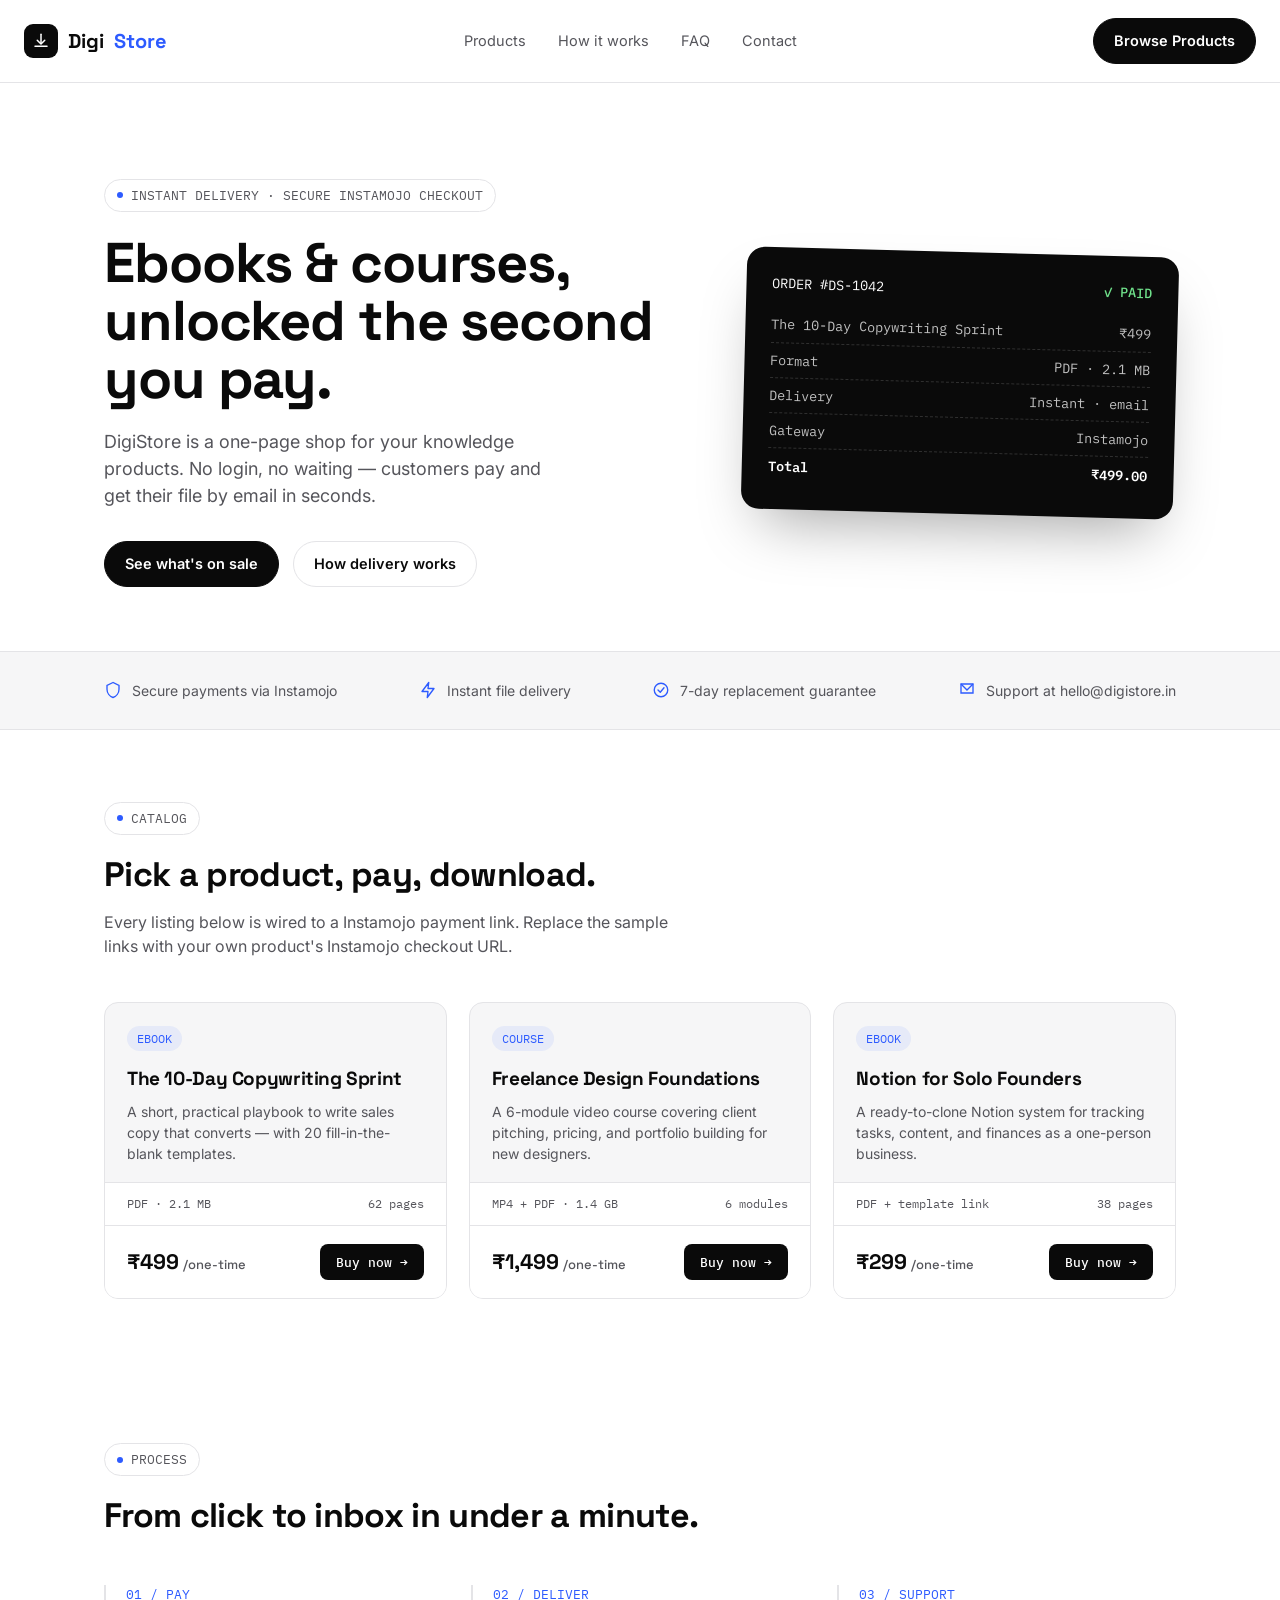
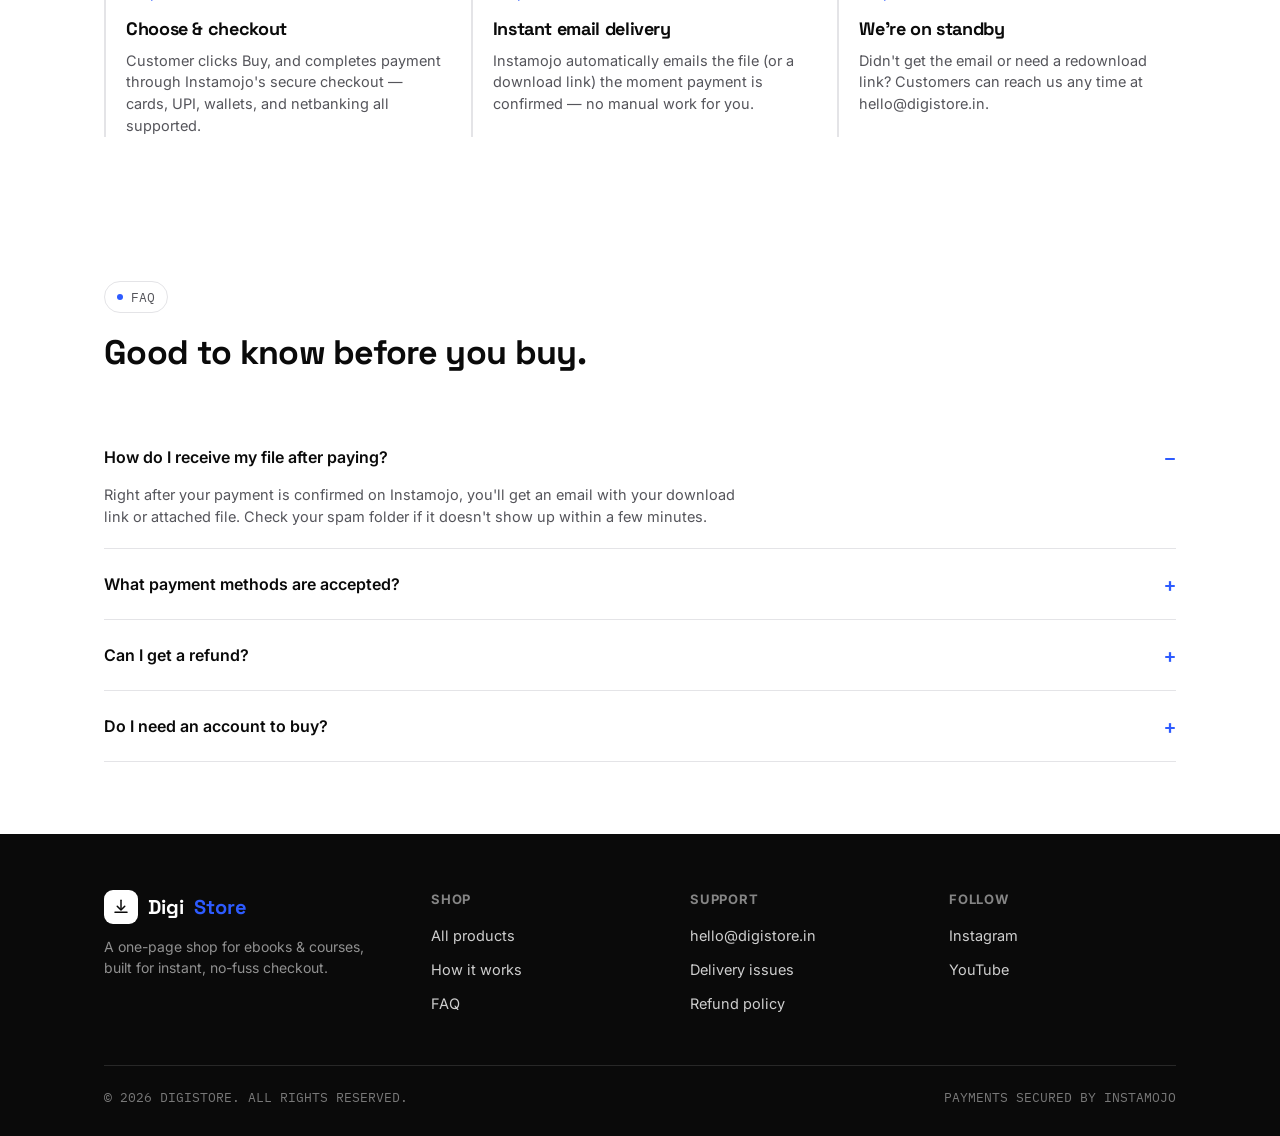
==== index.html @ 42e0fa9f "Rename index.html.html to index.html" ====
<!DOCTYPE html>
<html lang="en">
<head>
<meta charset="UTF-8">
<meta name="viewport" content="width=device-width, initial-scale=1.0">
<title>DigiStore — Ebooks & Courses, Delivered Instantly</title>
<link rel="preconnect" href="https://fonts.googleapis.com">
<link href="https://fonts.googleapis.com/css2?family=Space+Grotesk:wght@500;600;700&family=Inter:wght@400;500;600&family=IBM+Plex+Mono:wght@400;500&display=swap" rel="stylesheet">
<style>
  :root{
    --bg:#FFFFFF;
    --surface:#F6F6F7;
    --ink:#0A0A0A;
    --ink-soft:#55555B;
    --line:#E4E4E7;
    --accent:#2D5BFF;
    --accent-ink:#FFFFFF;
    --radius:14px;
  }
  *{box-sizing:border-box; margin:0; padding:0;}
  html{scroll-behavior:smooth;}
  body{
    background:var(--bg);
    color:var(--ink);
    font-family:'Inter',sans-serif;
    line-height:1.5;
    -webkit-font-smoothing:antialiased;
  }
  h1,h2,h3{font-family:'Space Grotesk',sans-serif; letter-spacing:-0.02em;}
  .mono{font-family:'IBM Plex Mono',monospace;}
  a{color:inherit; text-decoration:none;}
  .wrap{max-width:1120px; margin:0 auto; padding:0 24px;}

  /* Header */
  header{
    position:sticky; top:0; z-index:50;
    background:rgba(255,255,255,0.85);
    backdrop-filter:blur(8px);
    border-bottom:1px solid var(--line);
  }
  .nav{display:flex; align-items:center; justify-content:space-between; padding:18px 24px;}
  .logo{display:flex; align-items:center; gap:10px; font-family:'Space Grotesk',sans-serif; font-weight:700; font-size:20px;}
  .logo-mark{width:34px; height:34px; border-radius:9px; background:var(--ink); display:flex; align-items:center; justify-content:center; flex-shrink:0;}
  .logo-mark svg{width:18px; height:18px;}
  .logo span.store{color:var(--accent);}
  nav.links{display:flex; gap:32px; align-items:center;}
  nav.links a{font-size:14.5px; color:var(--ink-soft); transition:color .15s;}
  nav.links a:hover{color:var(--ink);}
  .btn{
    display:inline-flex; align-items:center; gap:8px;
    padding:11px 20px; border-radius:999px;
    font-size:14.5px; font-weight:600;
    border:1px solid var(--ink);
    transition:transform .15s ease, background .15s ease, color .15s ease;
  }
  .btn-primary{background:var(--ink); color:#fff;}
  .btn-primary:hover{background:var(--accent); border-color:var(--accent); transform:translateY(-1px);}
  .btn-ghost{border-color:var(--line); color:var(--ink);}
  .btn-ghost:hover{border-color:var(--ink); transform:translateY(-1px);}
  .btn-accent{background:var(--accent); color:#fff; border-color:var(--accent);}
  .btn-accent:hover{background:#1c46e0; transform:translateY(-1px);}

  @media (max-width:760px){ nav.links{display:none;} }

  /* Hero */
  .hero{padding:96px 24px 64px;}
  .hero-grid{display:grid; grid-template-columns:1.15fr 0.85fr; gap:56px; align-items:center;}
  @media (max-width:900px){ .hero-grid{grid-template-columns:1fr;} }
  .eyebrow{
    display:inline-flex; align-items:center; gap:8px;
    font-family:'IBM Plex Mono',monospace; font-size:12.5px; color:var(--ink-soft);
    border:1px solid var(--line); border-radius:999px; padding:6px 12px; margin-bottom:22px;
  }
  .eyebrow .dot{width:6px; height:6px; border-radius:50%; background:var(--accent);}
  .hero h1{font-size:56px; line-height:1.04; font-weight:700; margin-bottom:20px;}
  @media (max-width:600px){ .hero h1{font-size:38px;} }
  .hero p.sub{font-size:18px; color:var(--ink-soft); max-width:460px; margin-bottom:32px;}
  .hero-actions{display:flex; gap:14px; flex-wrap:wrap;}

  /* receipt card - signature element */
  .receipt{
    background:var(--ink); color:#fff; border-radius:18px; padding:26px;
    font-family:'IBM Plex Mono',monospace; font-size:13.5px;
    box-shadow:0 30px 60px -20px rgba(0,0,0,0.35);
    transform:rotate(1.5deg);
  }
  .receipt .rline{display:flex; justify-content:space-between; padding:7px 0; border-bottom:1px dashed rgba(255,255,255,0.15); color:rgba(255,255,255,0.75);}
  .receipt .rline:last-child{border-bottom:none;}
  .receipt .rhead{display:flex; justify-content:space-between; align-items:center; margin-bottom:14px;}
  .receipt .status{color:#6fe08a; font-weight:500;}
  .receipt .total{color:#fff; font-weight:600;}

  /* Sections */
  section{padding:72px 24px;}
  .section-head{margin-bottom:44px; max-width:600px;}
  .section-head .eyebrow{margin-bottom:14px;}
  .section-head h2{font-size:34px; margin-bottom:10px;}
  .section-head p{color:var(--ink-soft); font-size:16px;}

  /* Product grid */
  .grid{display:grid; grid-template-columns:repeat(3,1fr); gap:22px;}
  @media (max-width:900px){ .grid{grid-template-columns:repeat(2,1fr);} }
  @media (max-width:600px){ .grid{grid-template-columns:1fr;} }

  .card{
    border:1px solid var(--line); border-radius:var(--radius); overflow:hidden;
    background:var(--surface); display:flex; flex-direction:column; transition:transform .15s ease, box-shadow .15s ease;
  }
  .card:hover{transform:translateY(-4px); box-shadow:0 20px 40px -24px rgba(0,0,0,0.25);}
  .card-top{padding:22px 22px 0;}
  .card-tag{font-family:'IBM Plex Mono',monospace; font-size:11.5px; color:var(--accent); background:rgba(45,91,255,0.08); display:inline-block; padding:4px 10px; border-radius:999px; margin-bottom:14px;}
  .card h3{font-size:19px; margin-bottom:8px;}
  .card p.desc{font-size:14px; color:var(--ink-soft); margin-bottom:18px;}
  .card-meta{
    font-family:'IBM Plex Mono',monospace; font-size:11.5px; color:var(--ink-soft);
    padding:12px 22px; border-top:1px solid var(--line); background:#fff;
    display:flex; justify-content:space-between; align-items:center;
  }
  .card-buy{padding:18px 22px; border-top:1px solid var(--line); background:#fff; display:flex; align-items:center; justify-content:space-between;}
  .price{font-family:'Space Grotesk',sans-serif; font-weight:700; font-size:21px;}
  .price span{font-size:13px; color:var(--ink-soft); font-weight:500; margin-left:4px;}
  .buy-btn{
    font-family:'IBM Plex Mono',monospace; font-size:12.5px; font-weight:500;
    background:var(--ink); color:#fff; padding:9px 16px; border-radius:8px;
    transition:background .15s;
  }
  .buy-btn:hover{background:var(--accent);}

  /* How it works */
  .steps{display:grid; grid-template-columns:repeat(3,1fr); gap:28px;}
  @media (max-width:760px){ .steps{grid-template-columns:1fr;} }
  .step{border-left:2px solid var(--line); padding-left:20px;}
  .step .num{font-family:'IBM Plex Mono',monospace; color:var(--accent); font-size:13px; margin-bottom:10px; display:block;}
  .step h3{font-size:18px; margin-bottom:8px;}
  .step p{font-size:14.5px; color:var(--ink-soft);}

  /* Trust strip */
  .trust{background:var(--surface); border-top:1px solid var(--line); border-bottom:1px solid var(--line);}
  .trust .wrap{display:flex; flex-wrap:wrap; gap:36px; align-items:center; justify-content:space-between; padding:28px 24px;}
  .trust-item{display:flex; align-items:center; gap:10px; font-size:14px; color:var(--ink-soft);}
  .trust-item svg{flex-shrink:0;}

  /* FAQ */
  .faq-item{border-bottom:1px solid var(--line); padding:20px 0;}
  .faq-item summary{cursor:pointer; font-weight:600; font-size:16px; display:flex; justify-content:space-between; align-items:center; list-style:none;}
  .faq-item summary::-webkit-details-marker{display:none;}
  .faq-item summary::after{content:"+"; font-family:'IBM Plex Mono',monospace; color:var(--accent); font-size:20px;}
  .faq-item[open] summary::after{content:"–";}
  .faq-item p{color:var(--ink-soft); font-size:14.5px; margin-top:12px; max-width:640px;}

  /* Footer */
  footer{background:var(--ink); color:#fff; padding:56px 24px 28px;}
  .footer-grid{display:grid; grid-template-columns:1.3fr repeat(3,1fr); gap:32px; margin-bottom:40px;}
  @media (max-width:760px){ .footer-grid{grid-template-columns:1fr 1fr;} }
  footer .logo{color:#fff;}
  footer .logo-mark{background:#fff;}
  footer .logo-mark svg path, footer .logo-mark svg polyline{stroke:var(--ink);}
  footer p.tag{color:rgba(255,255,255,0.55); font-size:14px; margin-top:12px; max-width:260px;}
  footer h4{font-size:13px; text-transform:uppercase; letter-spacing:0.06em; color:rgba(255,255,255,0.5); margin-bottom:14px;}
  footer ul{list-style:none;}
  footer ul li{margin-bottom:10px;}
  footer ul a{color:rgba(255,255,255,0.8); font-size:14.5px;}
  footer ul a:hover{color:var(--accent);}
  .footer-bottom{border-top:1px solid rgba(255,255,255,0.12); padding-top:22px; display:flex; justify-content:space-between; flex-wrap:wrap; gap:12px; color:rgba(255,255,255,0.45); font-size:13px; font-family:'IBM Plex Mono',monospace;}
</style>
</head>
<body>

<header>
  <div class="nav">
    <a href="#top" class="logo">
      <span class="logo-mark">
        <svg viewBox="0 0 24 24" fill="none" xmlns="http://www.w3.org/2000/svg">
          <path d="M12 3V15" stroke="white" stroke-width="2" stroke-linecap="round"/>
          <polyline points="7 11 12 16 17 11" stroke="white" stroke-width="2" stroke-linecap="round" stroke-linejoin="round"/>
          <path d="M4 19H20" stroke="white" stroke-width="2" stroke-linecap="round"/>
        </svg>
      </span>
      Digi<span class="store">Store</span>
    </a>
    <nav class="links">
      <a href="#products">Products</a>
      <a href="#how">How it works</a>
      <a href="#faq">FAQ</a>
      <a href="#contact">Contact</a>
    </nav>
    <a href="#products" class="btn btn-primary">Browse Products</a>
  </div>
</header>

<main id="top">

  <!-- HERO -->
  <section class="hero">
    <div class="wrap hero-grid">
      <div>
        <div class="eyebrow"><span class="dot"></span> INSTANT DELIVERY · SECURE INSTAMOJO CHECKOUT</div>
        <h1>Ebooks & courses, unlocked the second you pay.</h1>
        <p class="sub">DigiStore is a one-page shop for your knowledge products. No login, no waiting — customers pay and get their file by email in seconds.</p>
        <div class="hero-actions">
          <a href="#products" class="btn btn-primary">See what's on sale</a>
          <a href="#how" class="btn btn-ghost">How delivery works</a>
        </div>
      </div>
      <div class="receipt">
        <div class="rhead">
          <span>ORDER #DS-1042</span>
          <span class="status">✓ PAID</span>
        </div>
        <div class="rline"><span>The 10-Day Copywriting Sprint</span><span>₹499</span></div>
        <div class="rline"><span>Format</span><span>PDF · 2.1 MB</span></div>
        <div class="rline"><span>Delivery</span><span>Instant · email</span></div>
        <div class="rline"><span>Gateway</span><span>Instamojo</span></div>
        <div class="rline total"><span>Total</span><span>₹499.00</span></div>
      </div>
    </div>
  </section>

  <!-- TRUST STRIP -->
  <div class="trust">
    <div class="wrap">
      <div class="trust-item">
        <svg width="18" height="18" viewBox="0 0 24 24" fill="none"><path d="M12 2L4 6V11C4 16 7.5 20.5 12 22C16.5 20.5 20 16 20 11V6L12 2Z" stroke="#2D5BFF" stroke-width="1.8"/></svg>
        Secure payments via Instamojo
      </div>
      <div class="trust-item">
        <svg width="18" height="18" viewBox="0 0 24 24" fill="none"><path d="M13 2L4 14H12L11 22L20 10H12L13 2Z" stroke="#2D5BFF" stroke-width="1.8" stroke-linejoin="round"/></svg>
        Instant file delivery
      </div>
      <div class="trust-item">
        <svg width="18" height="18" viewBox="0 0 24 24" fill="none"><circle cx="12" cy="12" r="9" stroke="#2D5BFF" stroke-width="1.8"/><path d="M8 12L11 15L16 9" stroke="#2D5BFF" stroke-width="1.8" stroke-linecap="round" stroke-linejoin="round"/></svg>
        7-day replacement guarantee
      </div>
      <div class="trust-item">
        <svg width="18" height="18" viewBox="0 0 24 24" fill="none"><path d="M4 4H20V16H4V4Z" stroke="#2D5BFF" stroke-width="1.8"/><path d="M4 4L12 12L20 4" stroke="#2D5BFF" stroke-width="1.8"/></svg>
        Support at hello@digistore.in
      </div>
    </div>
  </div>

  <!-- PRODUCTS -->
  <section id="products">
    <div class="wrap">
      <div class="section-head">
        <div class="eyebrow"><span class="dot"></span> CATALOG</div>
        <h2>Pick a product, pay, download.</h2>
        <p>Every listing below is wired to a Instamojo payment link. Replace the sample links with your own product's Instamojo checkout URL.</p>
      </div>

      <div class="grid">

        <div class="card">
          <div class="card-top">
            <span class="card-tag">EBOOK</span>
            <h3>The 10-Day Copywriting Sprint</h3>
            <p class="desc">A short, practical playbook to write sales copy that converts — with 20 fill-in-the-blank templates.</p>
          </div>
          <div class="card-meta"><span>PDF · 2.1 MB</span><span>62 pages</span></div>
          <div class="card-buy">
            <div class="price">₹499<span>/one-time</span></div>
            <!-- Replace this href with your real Instamojo payment link -->
            <a href="https://www.instamojo.com/@digistore/" target="_blank" rel="noopener" class="buy-btn">Buy now →</a>
          </div>
        </div>

        <div class="card">
          <div class="card-top">
            <span class="card-tag">COURSE</span>
            <h3>Freelance Design Foundations</h3>
            <p class="desc">A 6-module video course covering client pitching, pricing, and portfolio building for new designers.</p>
          </div>
          <div class="card-meta"><span>MP4 + PDF · 1.4 GB</span><span>6 modules</span></div>
          <div class="card-buy">
            <div class="price">₹1,499<span>/one-time</span></div>
            <a href="https://www.instamojo.com/@digistore/" target="_blank" rel="noopener" class="buy-btn">Buy now →</a>
          </div>
        </div>

        <div class="card">
          <div class="card-top">
            <span class="card-tag">EBOOK</span>
            <h3>Notion for Solo Founders</h3>
            <p class="desc">A ready-to-clone Notion system for tracking tasks, content, and finances as a one-person business.</p>
          </div>
          <div class="card-meta"><span>PDF + template link</span><span>38 pages</span></div>
          <div class="card-buy">
            <div class="price">₹299<span>/one-time</span></div>
            <a href="https://www.instamojo.com/@digistore/" target="_blank" rel="noopener" class="buy-btn">Buy now →</a>
          </div>
        </div>

      </div>
    </div>
  </section>

  <!-- HOW IT WORKS -->
  <section id="how">
    <div class="wrap">
      <div class="section-head">
        <div class="eyebrow"><span class="dot"></span> PROCESS</div>
        <h2>From click to inbox in under a minute.</h2>
      </div>
      <div class="steps">
        <div class="step">
          <span class="num">01 / PAY</span>
          <h3>Choose & checkout</h3>
          <p>Customer clicks Buy, and completes payment through Instamojo's secure checkout — cards, UPI, wallets, and netbanking all supported.</p>
        </div>
        <div class="step">
          <span class="num">02 / DELIVER</span>
          <h3>Instant email delivery</h3>
          <p>Instamojo automatically emails the file (or a download link) the moment payment is confirmed — no manual work for you.</p>
        </div>
        <div class="step">
          <span class="num">03 / SUPPORT</span>
          <h3>We're on standby</h3>
          <p>Didn't get the email or need a redownload link? Customers can reach us any time at hello@digistore.in.</p>
        </div>
      </div>
    </div>
  </section>

  <!-- FAQ -->
  <section id="faq">
    <div class="wrap">
      <div class="section-head">
        <div class="eyebrow"><span class="dot"></span> FAQ</div>
        <h2>Good to know before you buy.</h2>
      </div>

      <details class="faq-item" open>
        <summary>How do I receive my file after paying?</summary>
        <p>Right after your payment is confirmed on Instamojo, you'll get an email with your download link or attached file. Check your spam folder if it doesn't show up within a few minutes.</p>
      </details>
      <details class="faq-item">
        <summary>What payment methods are accepted?</summary>
        <p>Instamojo supports UPI, debit/credit cards, netbanking, and popular wallets — everything is handled on their secure checkout page.</p>
      </details>
      <details class="faq-item">
        <summary>Can I get a refund?</summary>
        <p>Digital products are generally non-refundable once delivered, but if a file is corrupted or missing, we'll replace it within 7 days — just email us your order ID.</p>
      </details>
      <details class="faq-item">
        <summary>Do I need an account to buy?</summary>
        <p>No account needed. Just click Buy, pay, and your product arrives by email.</p>
      </details>
    </div>
  </section>

</main>

<footer id="contact">
  <div class="wrap">
    <div class="footer-grid">
      <div>
        <a href="#top" class="logo">
          <span class="logo-mark">
            <svg viewBox="0 0 24 24" fill="none" xmlns="http://www.w3.org/2000/svg">
              <path d="M12 3V15" stroke="#0A0A0A" stroke-width="2" stroke-linecap="round"/>
              <polyline points="7 11 12 16 17 11" stroke="#0A0A0A" stroke-width="2" stroke-linecap="round" stroke-linejoin="round"/>
              <path d="M4 19H20" stroke="#0A0A0A" stroke-width="2" stroke-linecap="round"/>
            </svg>
          </span>
          Digi<span class="store">Store</span>
        </a>
        <p class="tag">A one-page shop for ebooks & courses, built for instant, no-fuss checkout.</p>
      </div>
      <div>
        <h4>Shop</h4>
        <ul>
          <li><a href="#products">All products</a></li>
          <li><a href="#how">How it works</a></li>
          <li><a href="#faq">FAQ</a></li>
        </ul>
      </div>
      <div>
        <h4>Support</h4>
        <ul>
          <li><a href="mailto:hello@digistore.in">hello@digistore.in</a></li>
          <li><a href="#faq">Delivery issues</a></li>
          <li><a href="#faq">Refund policy</a></li>
        </ul>
      </div>
      <div>
        <h4>Follow</h4>
        <ul>
          <li><a href="#">Instagram</a></li>
          <li><a href="#">YouTube</a></li>
        </ul>
      </div>
    </div>
    <div class="footer-bottom">
      <span>© 2026 DIGISTORE. ALL RIGHTS RESERVED.</span>
      <span>PAYMENTS SECURED BY INSTAMOJO</span>
    </div>
  </div>
</footer>

</body>
</html>
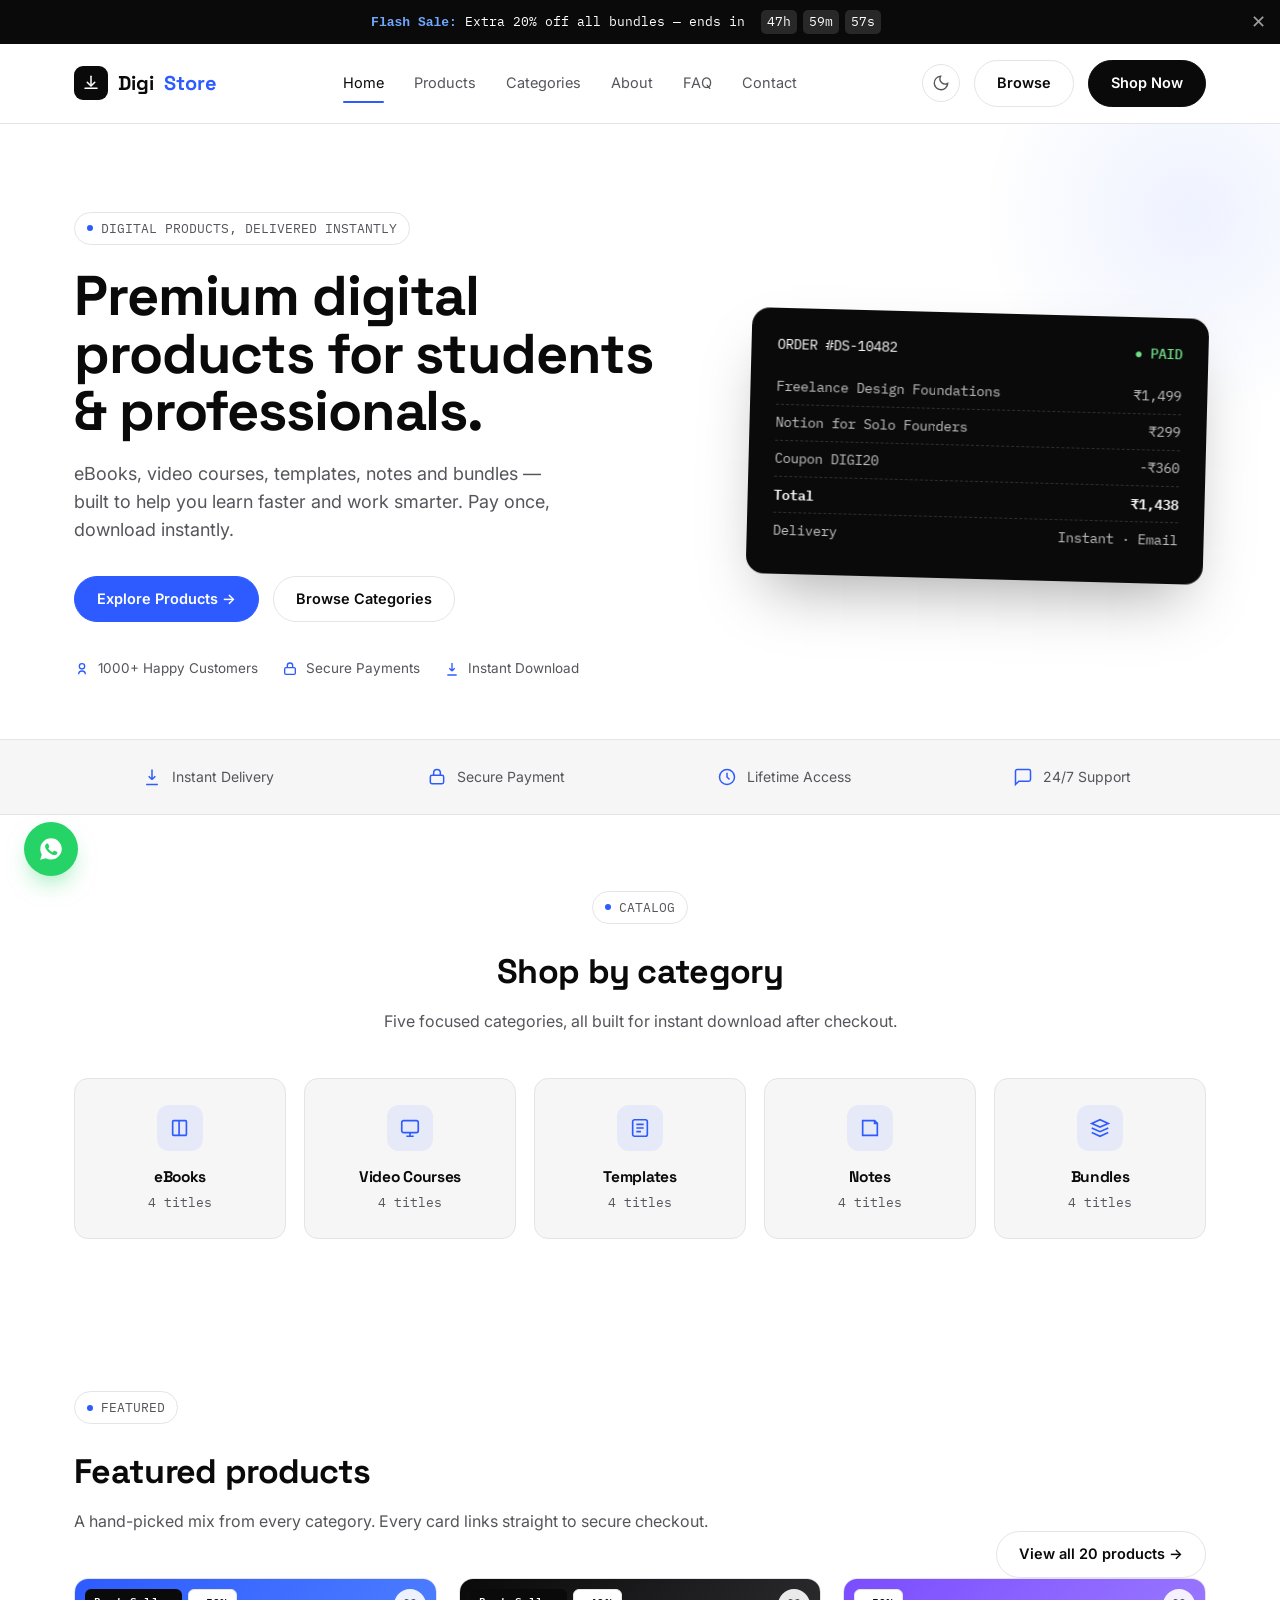
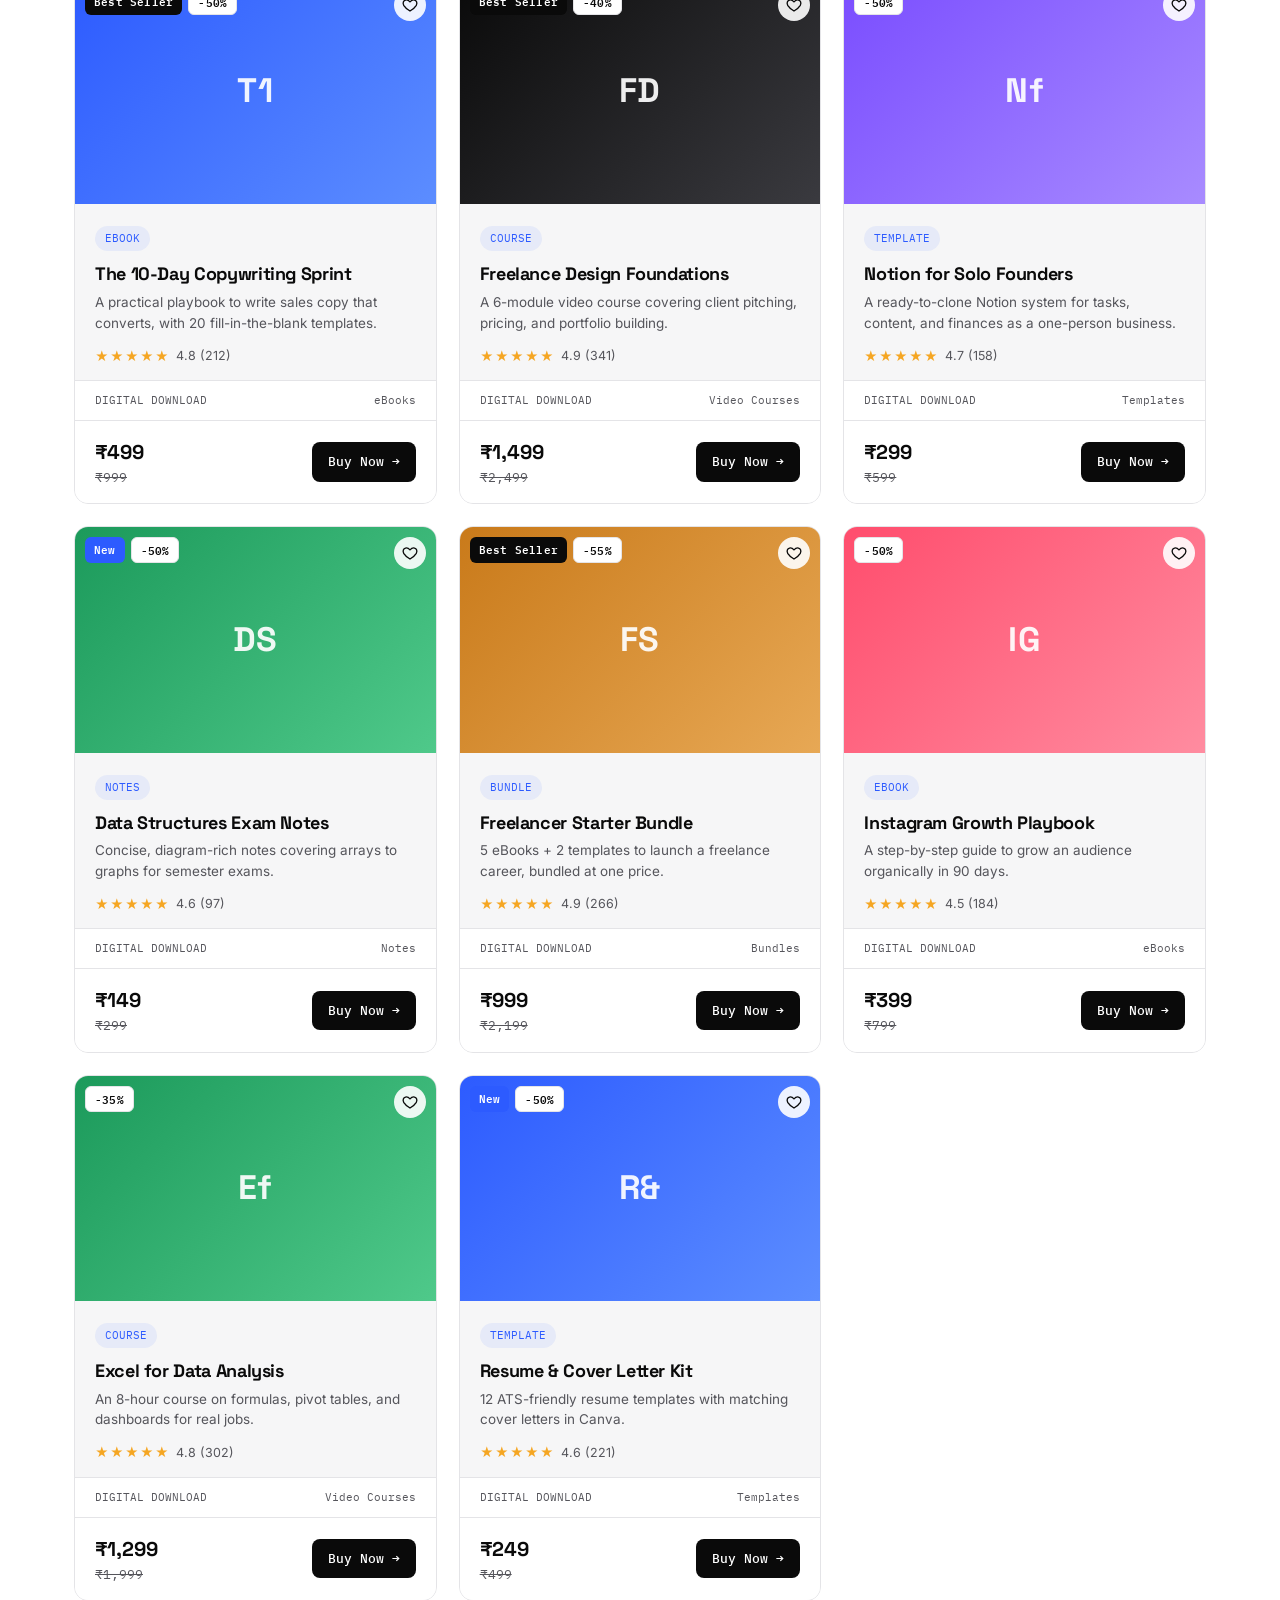
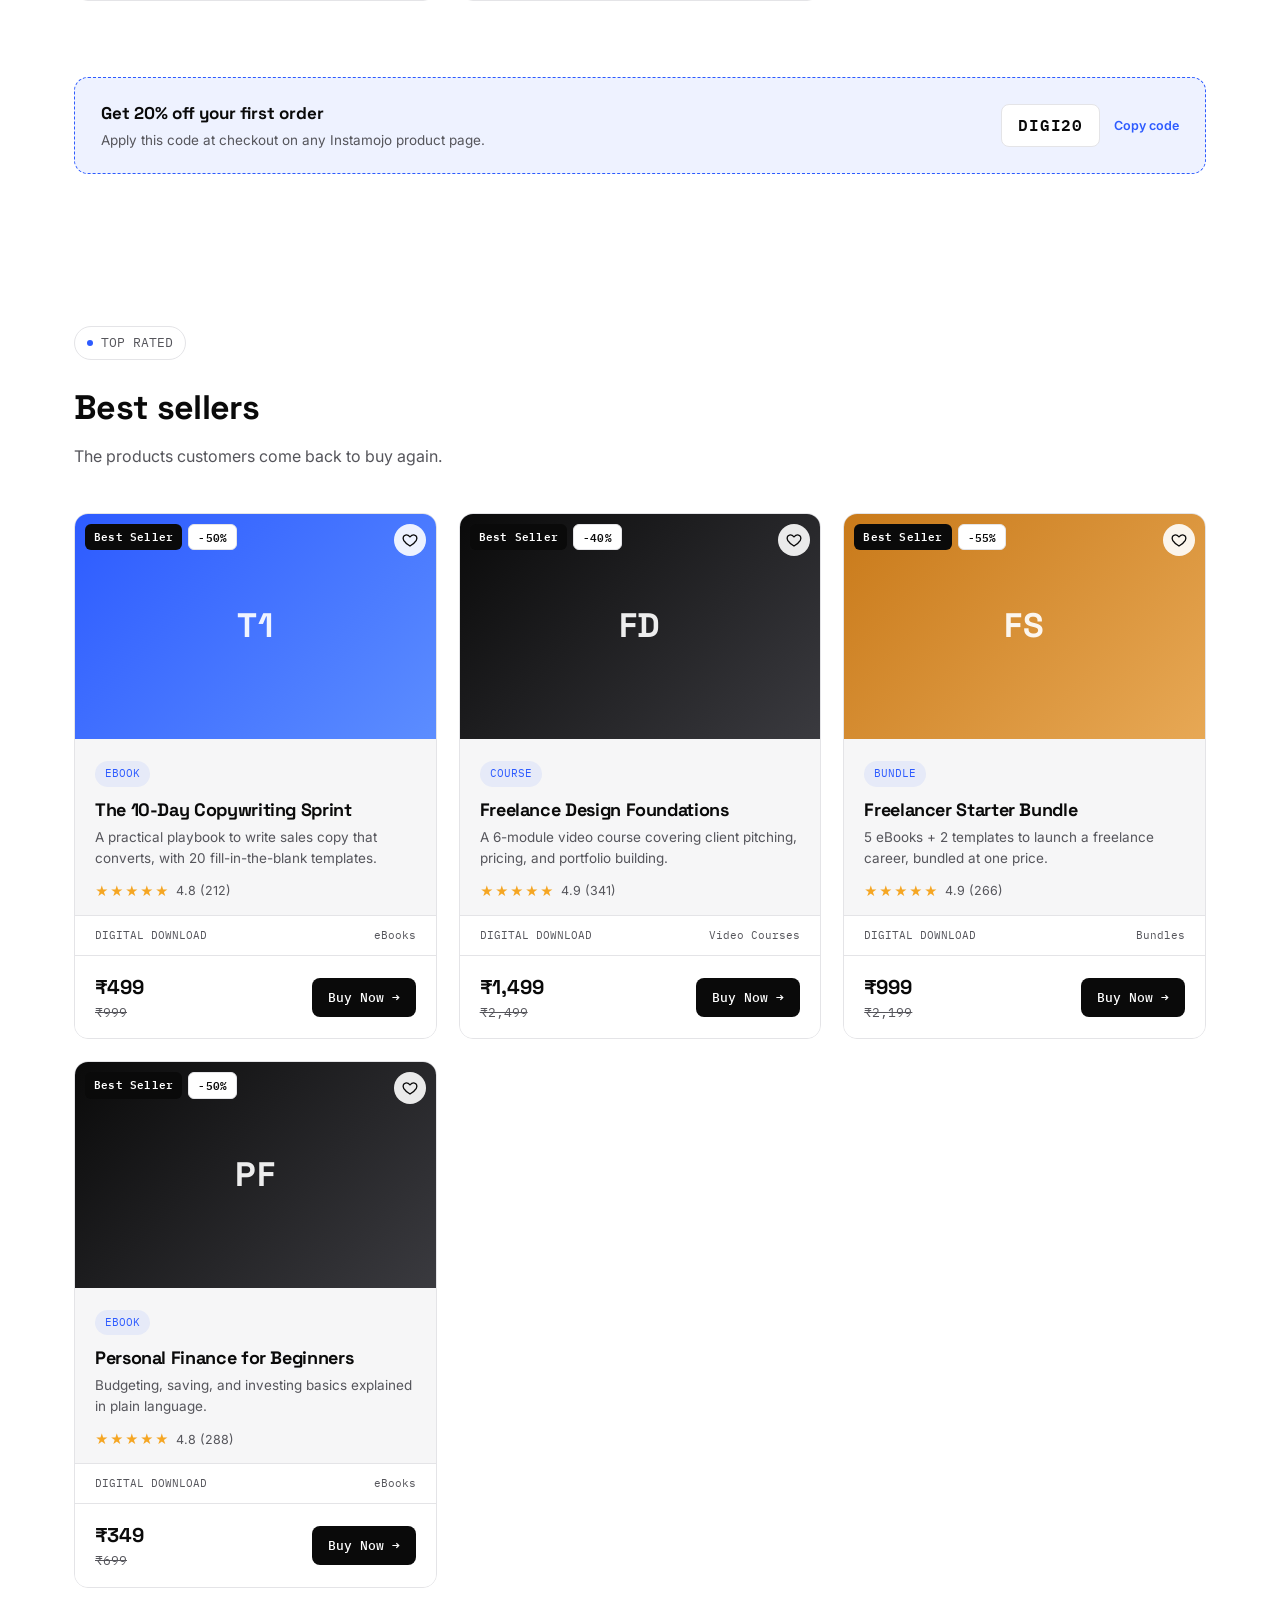
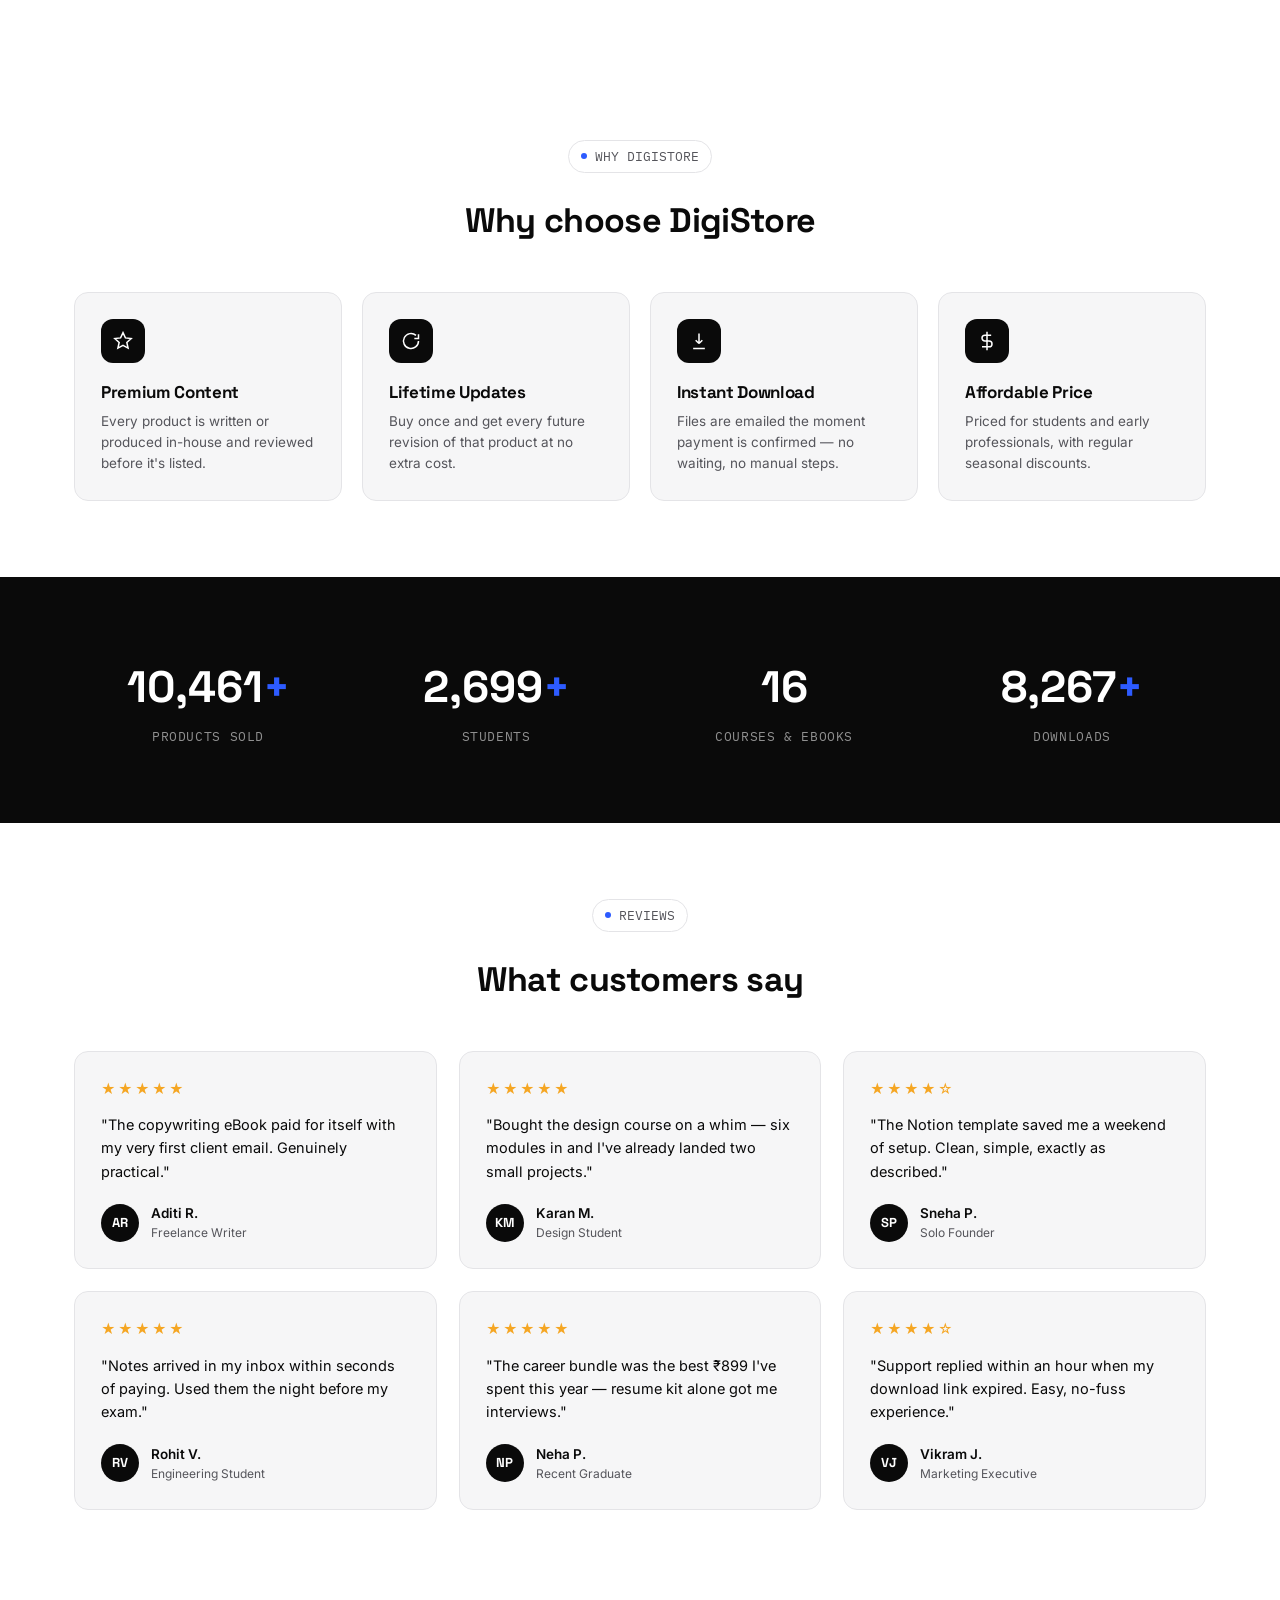
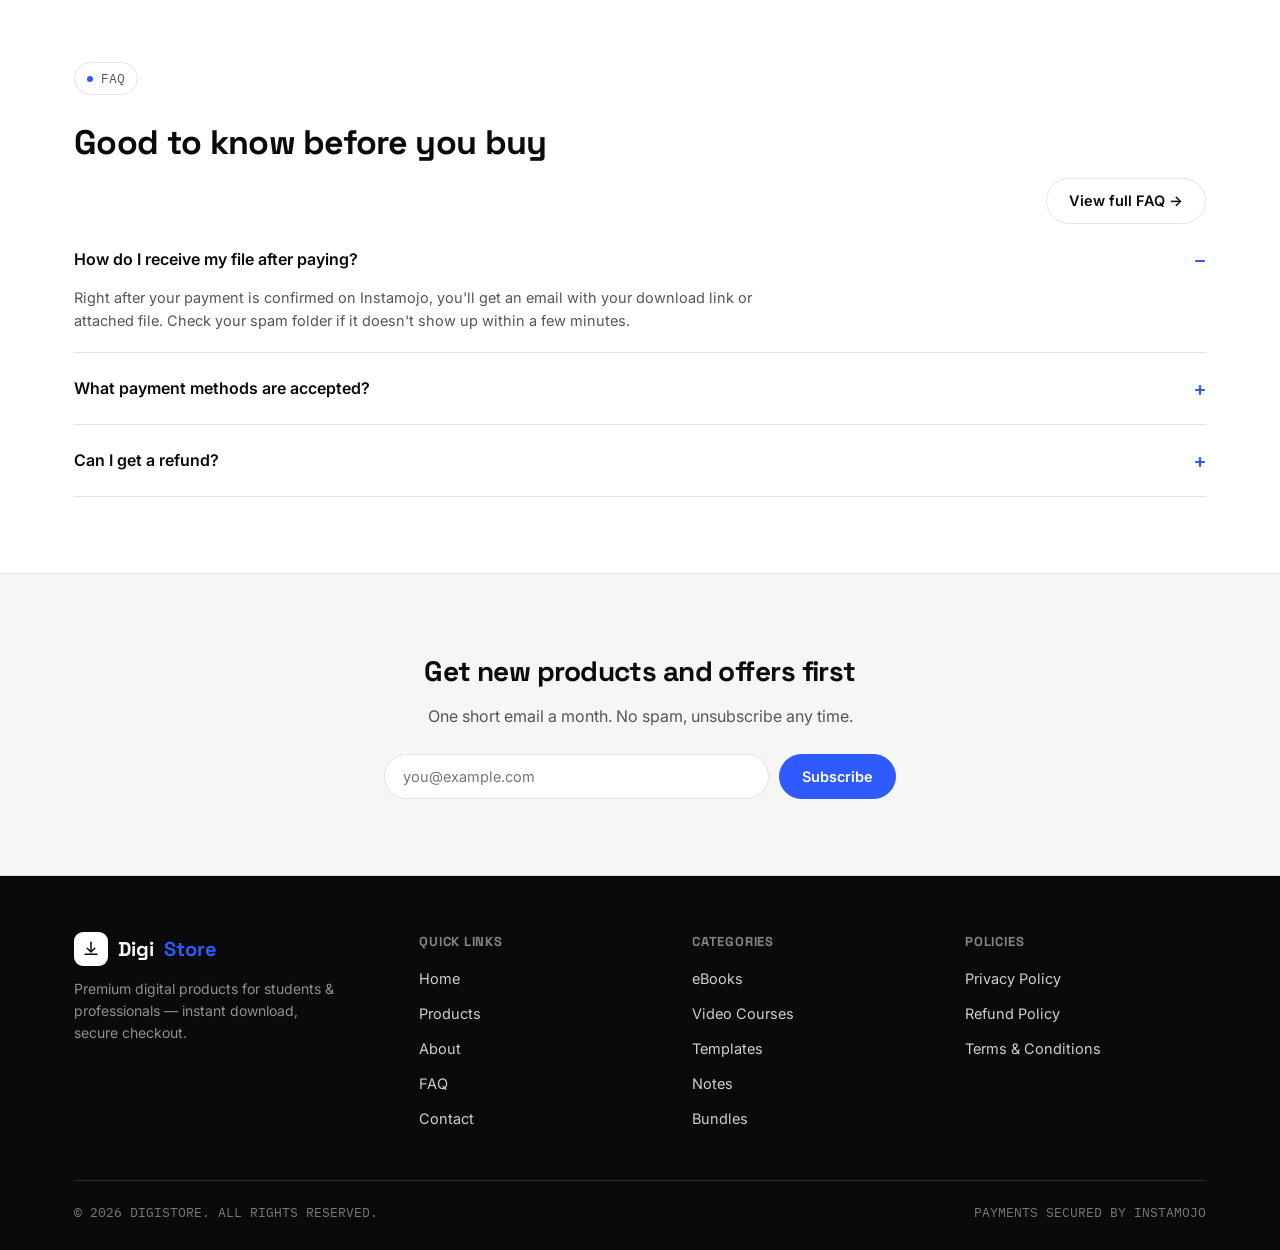
==== commit 9e6608fd: "Professional DigiStore Website" ====
--- a/index.html
+++ b/index.html
@@ -3,172 +3,58 @@
 <head>
 <meta charset="UTF-8">
 <meta name="viewport" content="width=device-width, initial-scale=1.0">
-<title>DigiStore — Ebooks & Courses, Delivered Instantly</title>
+<title>DigiStore — Premium Digital Products for Students & Professionals</title>
+<meta name="description" content="DigiStore sells premium eBooks, video courses, templates, notes, and bundles with instant download and secure payments. Trusted by 1000+ happy customers.">
+<meta name="keywords" content="digital products, ebooks, online courses, templates, notes, bundles, instant download, DigiStore">
+<link rel="canonical" href="https://www.digistore.example/">
+<meta name="robots" content="index, follow">
+<meta name="author" content="DigiStore">
+
+<!-- Open Graph -->
+<meta property="og:type" content="website">
+<meta property="og:title" content="DigiStore — Premium Digital Products for Students & Professionals">
+<meta property="og:description" content="Premium eBooks, courses, templates, notes and bundles. Instant download, secure payments, lifetime access.">
+<meta property="og:url" content="https://www.digistore.example/">
+<meta property="og:site_name" content="DigiStore">
+<meta property="og:image" content="https://www.digistore.example/images/og-image.png">
+
+<!-- Twitter Card -->
+<meta name="twitter:card" content="summary_large_image">
+<meta name="twitter:title" content="DigiStore — Premium Digital Products for Students & Professionals">
+<meta name="twitter:description" content="Premium eBooks, courses, templates, notes and bundles. Instant download, secure payments, lifetime access.">
+<meta name="twitter:image" content="https://www.digistore.example/images/og-image.png">
+
+<link rel="icon" type="image/svg+xml" href="images/favicon.svg">
 <link rel="preconnect" href="https://fonts.googleapis.com">
 <link href="https://fonts.googleapis.com/css2?family=Space+Grotesk:wght@500;600;700&family=Inter:wght@400;500;600&family=IBM+Plex+Mono:wght@400;500&display=swap" rel="stylesheet">
-<style>
-  :root{
-    --bg:#FFFFFF;
-    --surface:#F6F6F7;
-    --ink:#0A0A0A;
-    --ink-soft:#55555B;
-    --line:#E4E4E7;
-    --accent:#2D5BFF;
-    --accent-ink:#FFFFFF;
-    --radius:14px;
-  }
-  *{box-sizing:border-box; margin:0; padding:0;}
-  html{scroll-behavior:smooth;}
-  body{
-    background:var(--bg);
-    color:var(--ink);
-    font-family:'Inter',sans-serif;
-    line-height:1.5;
-    -webkit-font-smoothing:antialiased;
-  }
-  h1,h2,h3{font-family:'Space Grotesk',sans-serif; letter-spacing:-0.02em;}
-  .mono{font-family:'IBM Plex Mono',monospace;}
-  a{color:inherit; text-decoration:none;}
-  .wrap{max-width:1120px; margin:0 auto; padding:0 24px;}
-
-  /* Header */
-  header{
-    position:sticky; top:0; z-index:50;
-    background:rgba(255,255,255,0.85);
-    backdrop-filter:blur(8px);
-    border-bottom:1px solid var(--line);
-  }
-  .nav{display:flex; align-items:center; justify-content:space-between; padding:18px 24px;}
-  .logo{display:flex; align-items:center; gap:10px; font-family:'Space Grotesk',sans-serif; font-weight:700; font-size:20px;}
-  .logo-mark{width:34px; height:34px; border-radius:9px; background:var(--ink); display:flex; align-items:center; justify-content:center; flex-shrink:0;}
-  .logo-mark svg{width:18px; height:18px;}
-  .logo span.store{color:var(--accent);}
-  nav.links{display:flex; gap:32px; align-items:center;}
-  nav.links a{font-size:14.5px; color:var(--ink-soft); transition:color .15s;}
-  nav.links a:hover{color:var(--ink);}
-  .btn{
-    display:inline-flex; align-items:center; gap:8px;
-    padding:11px 20px; border-radius:999px;
-    font-size:14.5px; font-weight:600;
-    border:1px solid var(--ink);
-    transition:transform .15s ease, background .15s ease, color .15s ease;
-  }
-  .btn-primary{background:var(--ink); color:#fff;}
-  .btn-primary:hover{background:var(--accent); border-color:var(--accent); transform:translateY(-1px);}
-  .btn-ghost{border-color:var(--line); color:var(--ink);}
-  .btn-ghost:hover{border-color:var(--ink); transform:translateY(-1px);}
-  .btn-accent{background:var(--accent); color:#fff; border-color:var(--accent);}
-  .btn-accent:hover{background:#1c46e0; transform:translateY(-1px);}
-
-  @media (max-width:760px){ nav.links{display:none;} }
-
-  /* Hero */
-  .hero{padding:96px 24px 64px;}
-  .hero-grid{display:grid; grid-template-columns:1.15fr 0.85fr; gap:56px; align-items:center;}
-  @media (max-width:900px){ .hero-grid{grid-template-columns:1fr;} }
-  .eyebrow{
-    display:inline-flex; align-items:center; gap:8px;
-    font-family:'IBM Plex Mono',monospace; font-size:12.5px; color:var(--ink-soft);
-    border:1px solid var(--line); border-radius:999px; padding:6px 12px; margin-bottom:22px;
-  }
-  .eyebrow .dot{width:6px; height:6px; border-radius:50%; background:var(--accent);}
-  .hero h1{font-size:56px; line-height:1.04; font-weight:700; margin-bottom:20px;}
-  @media (max-width:600px){ .hero h1{font-size:38px;} }
-  .hero p.sub{font-size:18px; color:var(--ink-soft); max-width:460px; margin-bottom:32px;}
-  .hero-actions{display:flex; gap:14px; flex-wrap:wrap;}
-
-  /* receipt card - signature element */
-  .receipt{
-    background:var(--ink); color:#fff; border-radius:18px; padding:26px;
-    font-family:'IBM Plex Mono',monospace; font-size:13.5px;
-    box-shadow:0 30px 60px -20px rgba(0,0,0,0.35);
-    transform:rotate(1.5deg);
-  }
-  .receipt .rline{display:flex; justify-content:space-between; padding:7px 0; border-bottom:1px dashed rgba(255,255,255,0.15); color:rgba(255,255,255,0.75);}
-  .receipt .rline:last-child{border-bottom:none;}
-  .receipt .rhead{display:flex; justify-content:space-between; align-items:center; margin-bottom:14px;}
-  .receipt .status{color:#6fe08a; font-weight:500;}
-  .receipt .total{color:#fff; font-weight:600;}
-
-  /* Sections */
-  section{padding:72px 24px;}
-  .section-head{margin-bottom:44px; max-width:600px;}
-  .section-head .eyebrow{margin-bottom:14px;}
-  .section-head h2{font-size:34px; margin-bottom:10px;}
-  .section-head p{color:var(--ink-soft); font-size:16px;}
-
-  /* Product grid */
-  .grid{display:grid; grid-template-columns:repeat(3,1fr); gap:22px;}
-  @media (max-width:900px){ .grid{grid-template-columns:repeat(2,1fr);} }
-  @media (max-width:600px){ .grid{grid-template-columns:1fr;} }
-
-  .card{
-    border:1px solid var(--line); border-radius:var(--radius); overflow:hidden;
-    background:var(--surface); display:flex; flex-direction:column; transition:transform .15s ease, box-shadow .15s ease;
-  }
-  .card:hover{transform:translateY(-4px); box-shadow:0 20px 40px -24px rgba(0,0,0,0.25);}
-  .card-top{padding:22px 22px 0;}
-  .card-tag{font-family:'IBM Plex Mono',monospace; font-size:11.5px; color:var(--accent); background:rgba(45,91,255,0.08); display:inline-block; padding:4px 10px; border-radius:999px; margin-bottom:14px;}
-  .card h3{font-size:19px; margin-bottom:8px;}
-  .card p.desc{font-size:14px; color:var(--ink-soft); margin-bottom:18px;}
-  .card-meta{
-    font-family:'IBM Plex Mono',monospace; font-size:11.5px; color:var(--ink-soft);
-    padding:12px 22px; border-top:1px solid var(--line); background:#fff;
-    display:flex; justify-content:space-between; align-items:center;
-  }
-  .card-buy{padding:18px 22px; border-top:1px solid var(--line); background:#fff; display:flex; align-items:center; justify-content:space-between;}
-  .price{font-family:'Space Grotesk',sans-serif; font-weight:700; font-size:21px;}
-  .price span{font-size:13px; color:var(--ink-soft); font-weight:500; margin-left:4px;}
-  .buy-btn{
-    font-family:'IBM Plex Mono',monospace; font-size:12.5px; font-weight:500;
-    background:var(--ink); color:#fff; padding:9px 16px; border-radius:8px;
-    transition:background .15s;
-  }
-  .buy-btn:hover{background:var(--accent);}
-
-  /* How it works */
-  .steps{display:grid; grid-template-columns:repeat(3,1fr); gap:28px;}
-  @media (max-width:760px){ .steps{grid-template-columns:1fr;} }
-  .step{border-left:2px solid var(--line); padding-left:20px;}
-  .step .num{font-family:'IBM Plex Mono',monospace; color:var(--accent); font-size:13px; margin-bottom:10px; display:block;}
-  .step h3{font-size:18px; margin-bottom:8px;}
-  .step p{font-size:14.5px; color:var(--ink-soft);}
-
-  /* Trust strip */
-  .trust{background:var(--surface); border-top:1px solid var(--line); border-bottom:1px solid var(--line);}
-  .trust .wrap{display:flex; flex-wrap:wrap; gap:36px; align-items:center; justify-content:space-between; padding:28px 24px;}
-  .trust-item{display:flex; align-items:center; gap:10px; font-size:14px; color:var(--ink-soft);}
-  .trust-item svg{flex-shrink:0;}
-
-  /* FAQ */
-  .faq-item{border-bottom:1px solid var(--line); padding:20px 0;}
-  .faq-item summary{cursor:pointer; font-weight:600; font-size:16px; display:flex; justify-content:space-between; align-items:center; list-style:none;}
-  .faq-item summary::-webkit-details-marker{display:none;}
-  .faq-item summary::after{content:"+"; font-family:'IBM Plex Mono',monospace; color:var(--accent); font-size:20px;}
-  .faq-item[open] summary::after{content:"–";}
-  .faq-item p{color:var(--ink-soft); font-size:14.5px; margin-top:12px; max-width:640px;}
-
-  /* Footer */
-  footer{background:var(--ink); color:#fff; padding:56px 24px 28px;}
-  .footer-grid{display:grid; grid-template-columns:1.3fr repeat(3,1fr); gap:32px; margin-bottom:40px;}
-  @media (max-width:760px){ .footer-grid{grid-template-columns:1fr 1fr;} }
-  footer .logo{color:#fff;}
-  footer .logo-mark{background:#fff;}
-  footer .logo-mark svg path, footer .logo-mark svg polyline{stroke:var(--ink);}
-  footer p.tag{color:rgba(255,255,255,0.55); font-size:14px; margin-top:12px; max-width:260px;}
-  footer h4{font-size:13px; text-transform:uppercase; letter-spacing:0.06em; color:rgba(255,255,255,0.5); margin-bottom:14px;}
-  footer ul{list-style:none;}
-  footer ul li{margin-bottom:10px;}
-  footer ul a{color:rgba(255,255,255,0.8); font-size:14.5px;}
-  footer ul a:hover{color:var(--accent);}
-  .footer-bottom{border-top:1px solid rgba(255,255,255,0.12); padding-top:22px; display:flex; justify-content:space-between; flex-wrap:wrap; gap:12px; color:rgba(255,255,255,0.45); font-size:13px; font-family:'IBM Plex Mono',monospace;}
-</style>
+<link rel="stylesheet" href="css/style.css">
+
+<script type="application/ld+json">
+{
+  "@context": "https://schema.org",
+  "@type": "Organization",
+  "name": "DigiStore",
+  "url": "https://www.digistore.example/",
+  "logo": "https://www.digistore.example/images/favicon.svg",
+  "description": "Premium digital products store selling eBooks, video courses, templates, notes and bundles.",
+  "email": "hello@digistore.in",
+  "sameAs": ["https://instagram.com/digistore", "https://facebook.com/digistore"]
+}
+</script>
 </head>
 <body>
+<a href="#main" class="skip-link">Skip to content</a>
+<div id="page-loader" aria-hidden="true"><div class="loader-mark"></div></div>
+<div id="scroll-progress"></div>
+
+<div class="offer-banner" id="offer-banner" role="region" aria-label="Limited time offer">
+  <strong>Flash Sale:</strong> Extra 20% off all bundles — ends in <span id="countdown"></span>
+  <button class="close-banner" id="close-banner" aria-label="Dismiss offer">✕</button>
+</div>
 
 <header>
   <div class="nav">
-    <a href="#top" class="logo">
+    <a href="index.html" class="logo">
       <span class="logo-mark">
         <svg viewBox="0 0 24 24" fill="none" xmlns="http://www.w3.org/2000/svg">
           <path d="M12 3V15" stroke="white" stroke-width="2" stroke-linecap="round"/>
@@ -178,156 +64,213 @@
       </span>
       Digi<span class="store">Store</span>
     </a>
-    <nav class="links">
-      <a href="#products">Products</a>
-      <a href="#how">How it works</a>
-      <a href="#faq">FAQ</a>
-      <a href="#contact">Contact</a>
+    <nav class="links" id="nav-links" aria-label="Primary">
+      <a href="index.html" class="active">Home</a>
+      <a href="products.html">Products</a>
+      <a href="products.html#categories">Categories</a>
+      <a href="about.html">About</a>
+      <a href="faq.html">FAQ</a>
+      <a href="contact.html">Contact</a>
     </nav>
-    <a href="#products" class="btn btn-primary">Browse Products</a>
+    <div class="nav-actions">
+      <button class="icon-btn dark-toggle" aria-label="Toggle dark mode">
+        <svg viewBox="0 0 24 24" fill="none" stroke="currentColor" stroke-width="1.8"><path d="M21 12.5A9 9 0 1 1 11.5 3 7 7 0 0 0 21 12.5Z"/></svg>
+      </button>
+      <a href="products.html" class="btn btn-ghost">Browse</a>
+      <a href="products.html" class="btn btn-primary">Shop Now</a>
+      <button class="hamburger" id="nav-toggle" aria-label="Toggle menu" aria-expanded="false">
+        <span></span><span></span><span></span>
+      </button>
+    </div>
   </div>
 </header>
 
-<main id="top">
+<main id="main">
 
   <!-- HERO -->
   <section class="hero">
     <div class="wrap hero-grid">
       <div>
-        <div class="eyebrow"><span class="dot"></span> INSTANT DELIVERY · SECURE INSTAMOJO CHECKOUT</div>
-        <h1>Ebooks & courses, unlocked the second you pay.</h1>
-        <p class="sub">DigiStore is a one-page shop for your knowledge products. No login, no waiting — customers pay and get their file by email in seconds.</p>
+        <div class="eyebrow"><span class="dot"></span> DIGITAL PRODUCTS, DELIVERED INSTANTLY</div>
+        <h1>Premium digital products for students &amp; professionals.</h1>
+        <p class="sub">eBooks, video courses, templates, notes and bundles — built to help you learn faster and work smarter. Pay once, download instantly.</p>
         <div class="hero-actions">
-          <a href="#products" class="btn btn-primary">See what's on sale</a>
-          <a href="#how" class="btn btn-ghost">How delivery works</a>
-        </div>
-      </div>
-      <div class="receipt">
-        <div class="rhead">
-          <span>ORDER #DS-1042</span>
-          <span class="status">✓ PAID</span>
-        </div>
-        <div class="rline"><span>The 10-Day Copywriting Sprint</span><span>₹499</span></div>
-        <div class="rline"><span>Format</span><span>PDF · 2.1 MB</span></div>
-        <div class="rline"><span>Delivery</span><span>Instant · email</span></div>
-        <div class="rline"><span>Gateway</span><span>Instamojo</span></div>
-        <div class="rline total"><span>Total</span><span>₹499.00</span></div>
-      </div>
-    </div>
-  </section>
-
-  <!-- TRUST STRIP -->
-  <div class="trust">
-    <div class="wrap">
-      <div class="trust-item">
-        <svg width="18" height="18" viewBox="0 0 24 24" fill="none"><path d="M12 2L4 6V11C4 16 7.5 20.5 12 22C16.5 20.5 20 16 20 11V6L12 2Z" stroke="#2D5BFF" stroke-width="1.8"/></svg>
-        Secure payments via Instamojo
-      </div>
-      <div class="trust-item">
-        <svg width="18" height="18" viewBox="0 0 24 24" fill="none"><path d="M13 2L4 14H12L11 22L20 10H12L13 2Z" stroke="#2D5BFF" stroke-width="1.8" stroke-linejoin="round"/></svg>
-        Instant file delivery
-      </div>
-      <div class="trust-item">
-        <svg width="18" height="18" viewBox="0 0 24 24" fill="none"><circle cx="12" cy="12" r="9" stroke="#2D5BFF" stroke-width="1.8"/><path d="M8 12L11 15L16 9" stroke="#2D5BFF" stroke-width="1.8" stroke-linecap="round" stroke-linejoin="round"/></svg>
-        7-day replacement guarantee
-      </div>
-      <div class="trust-item">
-        <svg width="18" height="18" viewBox="0 0 24 24" fill="none"><path d="M4 4H20V16H4V4Z" stroke="#2D5BFF" stroke-width="1.8"/><path d="M4 4L12 12L20 4" stroke="#2D5BFF" stroke-width="1.8"/></svg>
-        Support at hello@digistore.in
-      </div>
+          <a href="products.html" class="btn btn-accent">Explore Products →</a>
+          <a href="#categories" class="btn btn-ghost">Browse Categories</a>
+        </div>
+        <div class="hero-trust">
+          <span class="item"><svg viewBox="0 0 24 24" fill="none" stroke="currentColor" stroke-width="2"><path d="M17 20c0-3-2-5-5-5s-5 2-5 5M12 12a4 4 0 1 0 0-8 4 4 0 0 0 0 8Z"/></svg> 1000+ Happy Customers</span>
+          <span class="item"><svg viewBox="0 0 24 24" fill="none" stroke="currentColor" stroke-width="2"><rect x="4" y="10" width="16" height="10" rx="2"/><path d="M8 10V7a4 4 0 0 1 8 0v3"/></svg> Secure Payments</span>
+          <span class="item"><svg viewBox="0 0 24 24" fill="none" stroke="currentColor" stroke-width="2"><path d="M12 3v12m0 0 4-4m-4 4-4-4M5 21h14"/></svg> Instant Download</span>
+        </div>
+      </div>
+      <div>
+        <div class="receipt">
+          <div class="rhead"><span>ORDER #DS-10482</span><span class="status">● PAID</span></div>
+          <div class="rline"><span>Freelance Design Foundations</span><span>₹1,499</span></div>
+          <div class="rline"><span>Notion for Solo Founders</span><span>₹299</span></div>
+          <div class="rline"><span>Coupon DIGI20</span><span>-₹360</span></div>
+          <div class="rline total"><span>Total</span><span class="total">₹1,438</span></div>
+          <div class="rline"><span>Delivery</span><span>Instant · Email</span></div>
+        </div>
+      </div>
+    </div>
+  </section>
+
+  <!-- TRUST BADGES -->
+  <div class="trust-strip">
+    <div class="wrap">
+      <div class="trust-badge"><svg viewBox="0 0 24 24" fill="none" stroke="currentColor" stroke-width="1.8"><path d="M12 3v12m0 0 4-4m-4 4-4-4M5 21h14"/></svg> Instant Delivery</div>
+      <div class="trust-badge"><svg viewBox="0 0 24 24" fill="none" stroke="currentColor" stroke-width="1.8"><rect x="4" y="10" width="16" height="10" rx="2"/><path d="M8 10V7a4 4 0 0 1 8 0v3"/></svg> Secure Payment</div>
+      <div class="trust-badge"><svg viewBox="0 0 24 24" fill="none" stroke="currentColor" stroke-width="1.8"><circle cx="12" cy="12" r="9"/><path d="M12 7v5l3 3"/></svg> Lifetime Access</div>
+      <div class="trust-badge"><svg viewBox="0 0 24 24" fill="none" stroke="currentColor" stroke-width="1.8"><path d="M21 15a2 2 0 0 1-2 2H7l-4 4V5a2 2 0 0 1 2-2h14a2 2 0 0 1 2 2Z"/></svg> 24/7 Support</div>
     </div>
   </div>
 
-  <!-- PRODUCTS -->
+  <!-- CATEGORIES -->
+  <section id="categories">
+    <div class="wrap">
+      <div class="section-head center">
+        <div class="eyebrow"><span class="dot"></span> CATALOG</div>
+        <h2>Shop by category</h2>
+        <p>Five focused categories, all built for instant download after checkout.</p>
+      </div>
+      <div class="cat-grid">
+        <a href="products.html?category=ebooks" class="cat-card reveal">
+          <div class="cat-icon"><svg viewBox="0 0 24 24" fill="none" stroke="currentColor" stroke-width="1.8"><path d="M4 5v14a1 1 0 0 0 1 1h14M4 5a1 1 0 0 1 1-1h6v16H5a1 1 0 0 1-1-1V5Zm14-1a1 1 0 0 1 1 1v14a1 1 0 0 1-1 1h-7V4h7Z"/></svg></div>
+          <h3>eBooks</h3><p>4 titles</p>
+        </a>
+        <a href="products.html?category=courses" class="cat-card reveal">
+          <div class="cat-icon"><svg viewBox="0 0 24 24" fill="none" stroke="currentColor" stroke-width="1.8"><rect x="3" y="4" width="18" height="13" rx="2"/><path d="M8 21h8M12 17v4"/></svg></div>
+          <h3>Video Courses</h3><p>4 titles</p>
+        </a>
+        <a href="products.html?category=templates" class="cat-card reveal">
+          <div class="cat-icon"><svg viewBox="0 0 24 24" fill="none" stroke="currentColor" stroke-width="1.8"><rect x="4" y="3" width="16" height="18" rx="2"/><path d="M8 8h8M8 12h8M8 16h5"/></svg></div>
+          <h3>Templates</h3><p>4 titles</p>
+        </a>
+        <a href="products.html?category=notes" class="cat-card reveal">
+          <div class="cat-icon"><svg viewBox="0 0 24 24" fill="none" stroke="currentColor" stroke-width="1.8"><path d="M4 4h13l3 3v13H4Z"/><path d="M17 4v3h3"/></svg></div>
+          <h3>Notes</h3><p>4 titles</p>
+        </a>
+        <a href="products.html?category=bundles" class="cat-card reveal">
+          <div class="cat-icon"><svg viewBox="0 0 24 24" fill="none" stroke="currentColor" stroke-width="1.8"><path d="m3 7 9-4 9 4-9 4-9-4Zm0 5 9 4 9-4M3 17l9 4 9-4"/></svg></div>
+          <h3>Bundles</h3><p>4 titles</p>
+        </a>
+      </div>
+    </div>
+  </section>
+
+  <!-- FEATURED PRODUCTS -->
   <section id="products">
     <div class="wrap">
+      <div class="section-top-row">
+        <div class="section-head">
+          <div class="eyebrow"><span class="dot"></span> FEATURED</div>
+          <h2>Featured products</h2>
+          <p>A hand-picked mix from every category. Every card links straight to secure checkout.</p>
+        </div>
+        <a href="products.html" class="btn btn-ghost">View all 20 products →</a>
+      </div>
+      <div class="grid" id="featured-grid"></div>
+    </div>
+  </section>
+
+  <!-- COUPON BANNER -->
+  <section style="padding-top:0;">
+    <div class="wrap">
+      <div class="coupon-banner">
+        <div>
+          <strong style="font-family:'Space Grotesk',sans-serif; font-size:17px;">Get 20% off your first order</strong>
+          <p style="color:var(--ink-soft); font-size:13.5px; margin-top:4px;">Apply this code at checkout on any Instamojo product page.</p>
+        </div>
+        <div style="display:flex; align-items:center; gap:14px;">
+          <span class="coupon-code" id="coupon-code">DIGI20</span>
+          <button class="copy-btn" id="copy-coupon">Copy code</button>
+        </div>
+      </div>
+    </div>
+  </section>
+
+  <!-- BEST SELLERS -->
+  <section id="bestsellers">
+    <div class="wrap">
       <div class="section-head">
-        <div class="eyebrow"><span class="dot"></span> CATALOG</div>
-        <h2>Pick a product, pay, download.</h2>
-        <p>Every listing below is wired to a Instamojo payment link. Replace the sample links with your own product's Instamojo checkout URL.</p>
-      </div>
-
-      <div class="grid">
-
-        <div class="card">
-          <div class="card-top">
-            <span class="card-tag">EBOOK</span>
-            <h3>The 10-Day Copywriting Sprint</h3>
-            <p class="desc">A short, practical playbook to write sales copy that converts — with 20 fill-in-the-blank templates.</p>
-          </div>
-          <div class="card-meta"><span>PDF · 2.1 MB</span><span>62 pages</span></div>
-          <div class="card-buy">
-            <div class="price">₹499<span>/one-time</span></div>
-            <!-- Replace this href with your real Instamojo payment link -->
-            <a href="https://www.instamojo.com/@digistore/" target="_blank" rel="noopener" class="buy-btn">Buy now →</a>
-          </div>
-        </div>
-
-        <div class="card">
-          <div class="card-top">
-            <span class="card-tag">COURSE</span>
-            <h3>Freelance Design Foundations</h3>
-            <p class="desc">A 6-module video course covering client pitching, pricing, and portfolio building for new designers.</p>
-          </div>
-          <div class="card-meta"><span>MP4 + PDF · 1.4 GB</span><span>6 modules</span></div>
-          <div class="card-buy">
-            <div class="price">₹1,499<span>/one-time</span></div>
-            <a href="https://www.instamojo.com/@digistore/" target="_blank" rel="noopener" class="buy-btn">Buy now →</a>
-          </div>
-        </div>
-
-        <div class="card">
-          <div class="card-top">
-            <span class="card-tag">EBOOK</span>
-            <h3>Notion for Solo Founders</h3>
-            <p class="desc">A ready-to-clone Notion system for tracking tasks, content, and finances as a one-person business.</p>
-          </div>
-          <div class="card-meta"><span>PDF + template link</span><span>38 pages</span></div>
-          <div class="card-buy">
-            <div class="price">₹299<span>/one-time</span></div>
-            <a href="https://www.instamojo.com/@digistore/" target="_blank" rel="noopener" class="buy-btn">Buy now →</a>
-          </div>
-        </div>
-
-      </div>
-    </div>
-  </section>
-
-  <!-- HOW IT WORKS -->
-  <section id="how">
-    <div class="wrap">
-      <div class="section-head">
-        <div class="eyebrow"><span class="dot"></span> PROCESS</div>
-        <h2>From click to inbox in under a minute.</h2>
-      </div>
-      <div class="steps">
-        <div class="step">
-          <span class="num">01 / PAY</span>
-          <h3>Choose & checkout</h3>
-          <p>Customer clicks Buy, and completes payment through Instamojo's secure checkout — cards, UPI, wallets, and netbanking all supported.</p>
-        </div>
-        <div class="step">
-          <span class="num">02 / DELIVER</span>
-          <h3>Instant email delivery</h3>
-          <p>Instamojo automatically emails the file (or a download link) the moment payment is confirmed — no manual work for you.</p>
-        </div>
-        <div class="step">
-          <span class="num">03 / SUPPORT</span>
-          <h3>We're on standby</h3>
-          <p>Didn't get the email or need a redownload link? Customers can reach us any time at hello@digistore.in.</p>
-        </div>
-      </div>
-    </div>
-  </section>
-
-  <!-- FAQ -->
+        <div class="eyebrow"><span class="dot"></span> TOP RATED</div>
+        <h2>Best sellers</h2>
+        <p>The products customers come back to buy again.</p>
+      </div>
+      <div class="grid" id="bestseller-grid"></div>
+    </div>
+  </section>
+
+  <!-- WHY CHOOSE US -->
+  <section id="why">
+    <div class="wrap">
+      <div class="section-head center">
+        <div class="eyebrow"><span class="dot"></span> WHY DIGISTORE</div>
+        <h2>Why choose DigiStore</h2>
+      </div>
+      <div class="why-grid">
+        <div class="why-card reveal">
+          <div class="why-icon"><svg viewBox="0 0 24 24" fill="none" stroke="currentColor" stroke-width="1.8"><path d="m12 2 2.9 6.3 6.9.8-5.2 4.7 1.5 6.8L12 17.3l-6.1 3.3 1.5-6.8L2.2 9.1l6.9-.8Z"/></svg></div>
+          <h3>Premium Content</h3><p>Every product is written or produced in-house and reviewed before it's listed.</p>
+        </div>
+        <div class="why-card reveal">
+          <div class="why-icon"><svg viewBox="0 0 24 24" fill="none" stroke="currentColor" stroke-width="1.8"><path d="M21 12a9 9 0 1 1-3-6.7M21 4v5h-5"/></svg></div>
+          <h3>Lifetime Updates</h3><p>Buy once and get every future revision of that product at no extra cost.</p>
+        </div>
+        <div class="why-card reveal">
+          <div class="why-icon"><svg viewBox="0 0 24 24" fill="none" stroke="currentColor" stroke-width="1.8"><path d="M12 3v12m0 0 4-4m-4 4-4-4M5 21h14"/></svg></div>
+          <h3>Instant Download</h3><p>Files are emailed the moment payment is confirmed — no waiting, no manual steps.</p>
+        </div>
+        <div class="why-card reveal">
+          <div class="why-icon"><svg viewBox="0 0 24 24" fill="none" stroke="currentColor" stroke-width="1.8"><path d="M12 1v22M17 5H9.5a3.5 3.5 0 0 0 0 7h5a3.5 3.5 0 0 1 0 7H6"/></svg></div>
+          <h3>Affordable Price</h3><p>Priced for students and early professionals, with regular seasonal discounts.</p>
+        </div>
+      </div>
+    </div>
+  </section>
+
+  <!-- STATS -->
+  <section class="stats-section">
+    <div class="wrap">
+      <div class="stats-grid">
+        <div><div class="stat-num" data-target="12400" data-suffix="+">0</div><div class="stat-label">Products Sold</div></div>
+        <div><div class="stat-num" data-target="3200" data-suffix="+">0</div><div class="stat-label">Students</div></div>
+        <div><div class="stat-num" data-target="20">0</div><div class="stat-label">Courses &amp; eBooks</div></div>
+        <div><div class="stat-num" data-target="9800" data-suffix="+">0</div><div class="stat-label">Downloads</div></div>
+      </div>
+    </div>
+  </section>
+
+  <!-- TESTIMONIALS -->
+  <section id="testimonials">
+    <div class="wrap">
+      <div class="section-head center">
+        <div class="eyebrow"><span class="dot"></span> REVIEWS</div>
+        <h2>What customers say</h2>
+      </div>
+      <div class="testi-grid">
+        <div class="testi-card reveal"><div class="testi-stars">★★★★★</div><p>"The copywriting eBook paid for itself with my very first client email. Genuinely practical."</p><div class="testi-person"><div class="testi-avatar">AR</div><div><div class="testi-name">Aditi R.</div><div class="testi-role">Freelance Writer</div></div></div></div>
+        <div class="testi-card reveal"><div class="testi-stars">★★★★★</div><p>"Bought the design course on a whim — six modules in and I've already landed two small projects."</p><div class="testi-person"><div class="testi-avatar">KM</div><div><div class="testi-name">Karan M.</div><div class="testi-role">Design Student</div></div></div></div>
+        <div class="testi-card reveal"><div class="testi-stars">★★★★☆</div><p>"The Notion template saved me a weekend of setup. Clean, simple, exactly as described."</p><div class="testi-person"><div class="testi-avatar">SP</div><div><div class="testi-name">Sneha P.</div><div class="testi-role">Solo Founder</div></div></div></div>
+        <div class="testi-card reveal"><div class="testi-stars">★★★★★</div><p>"Notes arrived in my inbox within seconds of paying. Used them the night before my exam."</p><div class="testi-person"><div class="testi-avatar">RV</div><div><div class="testi-name">Rohit V.</div><div class="testi-role">Engineering Student</div></div></div></div>
+        <div class="testi-card reveal"><div class="testi-stars">★★★★★</div><p>"The career bundle was the best ₹899 I've spent this year — resume kit alone got me interviews."</p><div class="testi-person"><div class="testi-avatar">NP</div><div><div class="testi-name">Neha P.</div><div class="testi-role">Recent Graduate</div></div></div></div>
+        <div class="testi-card reveal"><div class="testi-stars">★★★★☆</div><p>"Support replied within an hour when my download link expired. Easy, no-fuss experience."</p><div class="testi-person"><div class="testi-avatar">VJ</div><div><div class="testi-name">Vikram J.</div><div class="testi-role">Marketing Executive</div></div></div></div>
+      </div>
+    </div>
+  </section>
+
+  <!-- FAQ PREVIEW -->
   <section id="faq">
     <div class="wrap">
-      <div class="section-head">
-        <div class="eyebrow"><span class="dot"></span> FAQ</div>
-        <h2>Good to know before you buy.</h2>
-      </div>
-
+      <div class="section-top-row">
+        <div class="section-head">
+          <div class="eyebrow"><span class="dot"></span> FAQ</div>
+          <h2>Good to know before you buy</h2>
+        </div>
+        <a href="faq.html" class="btn btn-ghost">View full FAQ →</a>
+      </div>
       <details class="faq-item" open>
         <summary>How do I receive my file after paying?</summary>
         <p>Right after your payment is confirmed on Instamojo, you'll get an email with your download link or attached file. Check your spam folder if it doesn't show up within a few minutes.</p>
@@ -338,12 +281,22 @@
       </details>
       <details class="faq-item">
         <summary>Can I get a refund?</summary>
-        <p>Digital products are generally non-refundable once delivered, but if a file is corrupted or missing, we'll replace it within 7 days — just email us your order ID.</p>
+        <p>Digital products are generally non-refundable once delivered, but if a file is corrupted or missing, we'll replace it within 7 days — see our <a href="refund.html" style="color:var(--accent);">Refund Policy</a>.</p>
       </details>
-      <details class="faq-item">
-        <summary>Do I need an account to buy?</summary>
-        <p>No account needed. Just click Buy, pay, and your product arrives by email.</p>
-      </details>
+    </div>
+  </section>
+
+  <!-- NEWSLETTER -->
+  <section class="newsletter">
+    <div class="wrap">
+      <h2>Get new products and offers first</h2>
+      <p>One short email a month. No spam, unsubscribe any time.</p>
+      <form class="newsletter-form" id="newsletter-form">
+        <label for="newsletter-email" class="visually-hidden">Email address</label>
+        <input type="email" id="newsletter-email" placeholder="you@example.com" required>
+        <button type="submit" class="btn btn-accent">Subscribe</button>
+      </form>
+      <p id="newsletter-msg" role="status"></p>
     </div>
   </section>
 
@@ -353,7 +306,7 @@
   <div class="wrap">
     <div class="footer-grid">
       <div>
-        <a href="#top" class="logo">
+        <a href="index.html" class="logo">
           <span class="logo-mark">
             <svg viewBox="0 0 24 24" fill="none" xmlns="http://www.w3.org/2000/svg">
               <path d="M12 3V15" stroke="#0A0A0A" stroke-width="2" stroke-linecap="round"/>
@@ -363,29 +316,34 @@
           </span>
           Digi<span class="store">Store</span>
         </a>
-        <p class="tag">A one-page shop for ebooks & courses, built for instant, no-fuss checkout.</p>
-      </div>
-      <div>
-        <h4>Shop</h4>
+        <p class="tag">Premium digital products for students &amp; professionals — instant download, secure checkout.</p>
+      </div>
+      <div>
+        <h4>Quick Links</h4>
         <ul>
-          <li><a href="#products">All products</a></li>
-          <li><a href="#how">How it works</a></li>
-          <li><a href="#faq">FAQ</a></li>
+          <li><a href="index.html">Home</a></li>
+          <li><a href="products.html">Products</a></li>
+          <li><a href="about.html">About</a></li>
+          <li><a href="faq.html">FAQ</a></li>
+          <li><a href="contact.html">Contact</a></li>
         </ul>
       </div>
       <div>
-        <h4>Support</h4>
+        <h4>Categories</h4>
         <ul>
-          <li><a href="mailto:hello@digistore.in">hello@digistore.in</a></li>
-          <li><a href="#faq">Delivery issues</a></li>
-          <li><a href="#faq">Refund policy</a></li>
+          <li><a href="products.html?category=ebooks">eBooks</a></li>
+          <li><a href="products.html?category=courses">Video Courses</a></li>
+          <li><a href="products.html?category=templates">Templates</a></li>
+          <li><a href="products.html?category=notes">Notes</a></li>
+          <li><a href="products.html?category=bundles">Bundles</a></li>
         </ul>
       </div>
       <div>
-        <h4>Follow</h4>
+        <h4>Policies</h4>
         <ul>
-          <li><a href="#">Instagram</a></li>
-          <li><a href="#">YouTube</a></li>
+          <li><a href="privacy.html">Privacy Policy</a></li>
+          <li><a href="refund.html">Refund Policy</a></li>
+          <li><a href="terms.html">Terms &amp; Conditions</a></li>
         </ul>
       </div>
     </div>
@@ -396,5 +354,16 @@
   </div>
 </footer>
 
+<a href="https://wa.me/910000000000" target="_blank" rel="noopener" class="whatsapp-float" aria-label="Chat on WhatsApp">
+  <svg viewBox="0 0 24 24" fill="currentColor"><path d="M12.04 2C6.58 2 2.13 6.45 2.13 11.91c0 1.85.5 3.58 1.4 5.08L2 22l5.2-1.5a9.9 9.9 0 0 0 4.84 1.24h.01c5.46 0 9.9-4.45 9.9-9.91C21.96 6.45 17.5 2 12.04 2Zm5.8 14.1c-.24.68-1.4 1.32-1.93 1.36-.5.05-1.02.24-3.4-.7-2.86-1.14-4.66-4.03-4.8-4.22-.14-.19-1.15-1.53-1.15-2.92 0-1.39.73-2.07.98-2.35.26-.28.56-.35.75-.35h.53c.17 0 .4-.06.62.48.24.58.8 2 .87 2.15.07.14.11.31.02.5-.09.19-.14.3-.27.46-.14.16-.29.36-.41.48-.14.14-.28.29-.12.57.16.28.7 1.18 1.52 1.92 1.05.95 1.93 1.24 2.21 1.38.28.14.44.12.6-.07.16-.19.68-.8.87-1.07.19-.28.37-.23.62-.14.26.09 1.64.78 1.92.92.28.14.47.21.53.33.07.12.07.68-.17 1.36Z"/></svg>
+</a>
+<button class="back-to-top" id="back-to-top" aria-label="Back to top">
+  <svg viewBox="0 0 24 24" fill="none" stroke="currentColor" stroke-width="2"><path d="M12 19V5M5 12l7-7 7 7"/></svg>
+</button>
+<div class="sticky-mobile-buy">
+  <a href="products.html" class="btn btn-accent btn-block">Shop All Products →</a>
+</div>
+
+<script src="js/script.js"></script>
 </body>
 </html>
--- a/css/style.css
+++ b/css/style.css
@@ -0,0 +1,350 @@
+/* ==========================================================================
+   DigiStore — Stylesheet
+   Design system: white/black base, #2D5BFF accent, Space Grotesk + Inter +
+   IBM Plex Mono. Signature element: the "receipt" card motif reused as a
+   trust device across hero, checkout notes and footer.
+   ========================================================================== */
+
+:root{
+  --bg:#FFFFFF;
+  --surface:#F6F6F7;
+  --surface-2:#EFEFF1;
+  --ink:#0A0A0A;
+  --ink-soft:#55555B;
+  --line:#E4E4E7;
+  --accent:#2D5BFF;
+  --accent-dark:#1c46e0;
+  --accent-soft:rgba(45,91,255,0.08);
+  --success:#1C9A5B;
+  --warn:#C97A1A;
+  --radius-sm:8px;
+  --radius:14px;
+  --radius-lg:20px;
+  --shadow-card:0 20px 40px -24px rgba(0,0,0,0.25);
+  --shadow-pop:0 30px 60px -20px rgba(0,0,0,0.35);
+  --glass-bg:rgba(255,255,255,0.72);
+  --header-h:72px;
+}
+
+html[data-theme="dark"]{
+  --bg:#0A0A0A;
+  --surface:#131316;
+  --surface-2:#1B1B1F;
+  --ink:#F5F5F7;
+  --ink-soft:#A2A2AA;
+  --line:#26262B;
+  --accent-soft:rgba(45,91,255,0.16);
+  --glass-bg:rgba(10,10,10,0.72);
+  --shadow-card:0 20px 40px -24px rgba(0,0,0,0.6);
+}
+
+*{box-sizing:border-box; margin:0; padding:0;}
+html{scroll-behavior:smooth;}
+@media (prefers-reduced-motion: reduce){
+  html{scroll-behavior:auto;}
+  *{animation-duration:0.001ms !important; animation-iteration-count:1 !important; transition-duration:0.001ms !important;}
+}
+body{
+  background:var(--bg);
+  color:var(--ink);
+  font-family:'Inter',sans-serif;
+  line-height:1.55;
+  -webkit-font-smoothing:antialiased;
+  transition:background .25s ease, color .25s ease;
+  overflow-x:hidden;
+}
+h1,h2,h3,h4{font-family:'Space Grotesk',sans-serif; letter-spacing:-0.02em; font-weight:700;}
+.mono{font-family:'IBM Plex Mono',monospace;}
+a{color:inherit; text-decoration:none;}
+ul{list-style:none;}
+img{max-width:100%; display:block;}
+button{font-family:inherit; cursor:pointer; background:none; border:none; color:inherit;}
+input{font-family:inherit;}
+.wrap{max-width:1180px; margin:0 auto; padding:0 24px;}
+:focus-visible{outline:2px solid var(--accent); outline-offset:3px; border-radius:4px;}
+.visually-hidden{position:absolute; width:1px; height:1px; overflow:hidden; clip:rect(0 0 0 0); white-space:nowrap;}
+.skip-link{position:absolute; left:12px; top:-60px; background:var(--ink); color:#fff; padding:10px 16px; border-radius:8px; z-index:200; transition:top .2s;}
+.skip-link:focus{top:12px;}
+
+/* ---------- Scroll progress bar ---------- */
+#scroll-progress{position:fixed; top:0; left:0; height:3px; width:0%; background:var(--accent); z-index:300; transition:width .1s linear;}
+
+/* ---------- Loading screen ---------- */
+#page-loader{position:fixed; inset:0; background:var(--bg); z-index:999; display:flex; align-items:center; justify-content:center; transition:opacity .4s ease, visibility .4s ease;}
+#page-loader.hidden{opacity:0; visibility:hidden; pointer-events:none;}
+.loader-mark{width:44px; height:44px; border-radius:12px; background:var(--ink); position:relative; animation:pulse 1.1s ease-in-out infinite;}
+@keyframes pulse{0%,100%{transform:scale(1); opacity:1;} 50%{transform:scale(0.85); opacity:0.6;}}
+
+/* ---------- Offer banner ---------- */
+.offer-banner{background:var(--ink); color:#fff; font-family:'IBM Plex Mono',monospace; font-size:13px; text-align:center; padding:10px 44px 10px 16px; position:relative;}
+.offer-banner strong{color:#6fa8ff;}
+.offer-banner .close-banner{position:absolute; right:14px; top:50%; transform:translateY(-50%); color:rgba(255,255,255,0.6); font-size:18px; line-height:1;}
+.offer-banner .close-banner:hover{color:#fff;}
+#countdown{display:inline-flex; gap:6px; margin-left:8px;}
+#countdown span{background:rgba(255,255,255,0.12); padding:2px 6px; border-radius:5px;}
+
+/* ---------- Header / Nav ---------- */
+header{position:sticky; top:0; z-index:150; background:var(--glass-bg); backdrop-filter:blur(10px); -webkit-backdrop-filter:blur(10px); border-bottom:1px solid var(--line);}
+.nav{display:flex; align-items:center; justify-content:space-between; padding:16px 24px; max-width:1180px; margin:0 auto;}
+.logo{display:flex; align-items:center; gap:10px; font-family:'Space Grotesk',sans-serif; font-weight:700; font-size:20px;}
+.logo-mark{width:34px; height:34px; border-radius:9px; background:var(--ink); display:flex; align-items:center; justify-content:center; flex-shrink:0;}
+.logo-mark svg{width:18px; height:18px;}
+.logo span.store{color:var(--accent);}
+nav.links{display:flex; gap:30px; align-items:center;}
+nav.links a{font-size:14.5px; color:var(--ink-soft); transition:color .15s; position:relative;}
+nav.links a:hover, nav.links a.active{color:var(--ink);}
+nav.links a.active::after{content:""; position:absolute; left:0; right:0; bottom:-8px; height:2px; background:var(--accent); border-radius:2px;}
+.nav-actions{display:flex; align-items:center; gap:14px;}
+
+.icon-btn{width:38px; height:38px; border-radius:50%; display:flex; align-items:center; justify-content:center; border:1px solid var(--line); color:var(--ink-soft); transition:all .15s;}
+.icon-btn:hover{border-color:var(--ink); color:var(--ink);}
+.icon-btn svg{width:18px; height:18px;}
+
+.btn{display:inline-flex; align-items:center; gap:8px; padding:11px 22px; border-radius:999px; font-size:14.5px; font-weight:600; border:1px solid var(--ink); transition:transform .15s ease, background .15s ease, color .15s ease, box-shadow .15s ease; white-space:nowrap;}
+.btn-primary{background:var(--ink); color:#fff;}
+.btn-primary:hover{background:var(--accent); border-color:var(--accent); transform:translateY(-1px);}
+.btn-ghost{border-color:var(--line); color:var(--ink);}
+.btn-ghost:hover{border-color:var(--ink); transform:translateY(-1px);}
+.btn-accent{background:var(--accent); color:#fff; border-color:var(--accent);}
+.btn-accent:hover{background:var(--accent-dark); transform:translateY(-1px); box-shadow:0 12px 24px -10px rgba(45,91,255,0.55);}
+.btn-block{width:100%; justify-content:center;}
+.btn-sm{padding:8px 16px; font-size:13px;}
+
+.hamburger{display:none; flex-direction:column; gap:5px; width:24px;}
+.hamburger span{height:2px; background:var(--ink); border-radius:2px; transition:all .2s;}
+
+@media (max-width:900px){
+  nav.links{position:fixed; top:var(--header-h); left:0; right:0; background:var(--bg); border-bottom:1px solid var(--line); flex-direction:column; align-items:flex-start; padding:20px 24px; gap:18px; transform:translateY(-8px); opacity:0; pointer-events:none; transition:all .2s ease;}
+  nav.links.open{transform:translateY(0); opacity:1; pointer-events:auto;}
+  .hamburger{display:flex;}
+  .nav-actions .btn-ghost{display:none;}
+}
+
+/* ---------- Hero ---------- */
+.hero{padding:88px 24px 60px; position:relative; overflow:hidden;}
+.hero::before{content:""; position:absolute; top:-120px; right:-120px; width:420px; height:420px; background:radial-gradient(circle, var(--accent-soft), transparent 70%); pointer-events:none;}
+.hero-grid{display:grid; grid-template-columns:1.15fr 0.85fr; gap:56px; align-items:center; position:relative;}
+@media (max-width:900px){ .hero-grid{grid-template-columns:1fr;} }
+.eyebrow{display:inline-flex; align-items:center; gap:8px; font-family:'IBM Plex Mono',monospace; font-size:12.5px; color:var(--ink-soft); border:1px solid var(--line); border-radius:999px; padding:6px 12px; margin-bottom:22px;}
+.eyebrow .dot{width:6px; height:6px; border-radius:50%; background:var(--accent);}
+.hero h1{font-size:56px; line-height:1.03; margin-bottom:20px; opacity:0; animation:fadeUp .7s ease forwards;}
+@media (max-width:600px){ .hero h1{font-size:36px;} }
+.hero p.sub{font-size:18px; color:var(--ink-soft); max-width:480px; margin-bottom:32px; opacity:0; animation:fadeUp .7s ease .1s forwards;}
+.hero-actions{display:flex; gap:14px; flex-wrap:wrap; margin-bottom:36px; opacity:0; animation:fadeUp .7s ease .2s forwards;}
+.hero-trust{display:flex; gap:24px; flex-wrap:wrap; opacity:0; animation:fadeUp .7s ease .3s forwards;}
+.hero-trust .item{display:flex; align-items:center; gap:8px; font-size:13.5px; color:var(--ink-soft);}
+.hero-trust svg{width:16px; height:16px; color:var(--accent); flex-shrink:0;}
+
+@keyframes fadeUp{from{opacity:0; transform:translateY(16px);} to{opacity:1; transform:translateY(0);}}
+@keyframes fadeIn{from{opacity:0;} to{opacity:1;}}
+
+.receipt{background:var(--ink); color:#fff; border-radius:18px; padding:26px; font-family:'IBM Plex Mono',monospace; font-size:13.5px; box-shadow:var(--shadow-pop); transform:rotate(1.5deg); transition:transform .3s ease;}
+.receipt:hover{transform:rotate(0deg) translateY(-4px);}
+.receipt .rline{display:flex; justify-content:space-between; padding:7px 0; border-bottom:1px dashed rgba(255,255,255,0.15); color:rgba(255,255,255,0.75);}
+.receipt .rline:last-child{border-bottom:none;}
+.receipt .rhead{display:flex; justify-content:space-between; align-items:center; margin-bottom:14px;}
+.receipt .status{color:#6fe08a; font-weight:500;}
+.receipt .total{color:#fff; font-weight:600;}
+
+/* ---------- Trust badges strip ---------- */
+.trust-strip{background:var(--surface); border-top:1px solid var(--line); border-bottom:1px solid var(--line);}
+.trust-strip .wrap{display:grid; grid-template-columns:repeat(4,1fr); gap:20px; padding:26px 24px;}
+@media (max-width:760px){ .trust-strip .wrap{grid-template-columns:repeat(2,1fr);} }
+.trust-badge{display:flex; align-items:center; gap:10px; font-size:14px; color:var(--ink-soft); justify-content:center;}
+.trust-badge svg{width:20px; height:20px; color:var(--accent); flex-shrink:0;}
+
+/* ---------- Sections ---------- */
+section{padding:76px 24px; scroll-margin-top:var(--header-h);}
+.section-head{margin-bottom:44px; max-width:640px;}
+.section-head.center{margin-left:auto; margin-right:auto; text-align:center;}
+.section-head h2{font-size:34px; margin-bottom:10px;}
+.section-head p{color:var(--ink-soft); font-size:16px;}
+.section-top-row{display:flex; justify-content:space-between; align-items:flex-end; gap:20px; flex-wrap:wrap;}
+
+/* ---------- Categories ---------- */
+.cat-grid{display:grid; grid-template-columns:repeat(5,1fr); gap:18px;}
+@media (max-width:960px){ .cat-grid{grid-template-columns:repeat(3,1fr);} }
+@media (max-width:600px){ .cat-grid{grid-template-columns:repeat(2,1fr);} }
+.cat-card{border:1px solid var(--line); border-radius:var(--radius); padding:26px 20px; text-align:center; background:var(--surface); transition:transform .2s ease, box-shadow .2s ease, border-color .2s ease; cursor:pointer;}
+.cat-card:hover{transform:translateY(-5px); box-shadow:var(--shadow-card); border-color:var(--accent);}
+.cat-icon{width:46px; height:46px; margin:0 auto 14px; border-radius:12px; background:var(--accent-soft); display:flex; align-items:center; justify-content:center; color:var(--accent);}
+.cat-icon svg{width:22px; height:22px;}
+.cat-card h3{font-size:15.5px; margin-bottom:4px;}
+.cat-card p{font-size:12.5px; color:var(--ink-soft); font-family:'IBM Plex Mono',monospace;}
+
+/* ---------- Search & filter bar ---------- */
+.catalog-controls{display:flex; gap:14px; flex-wrap:wrap; align-items:center; margin-bottom:36px; padding:16px; border:1px solid var(--line); border-radius:var(--radius); background:var(--surface);}
+.search-box{flex:1; min-width:220px; display:flex; align-items:center; gap:10px; background:var(--bg); border:1px solid var(--line); border-radius:999px; padding:10px 16px;}
+.search-box svg{width:16px; height:16px; color:var(--ink-soft); flex-shrink:0;}
+.search-box input{border:none; background:none; outline:none; width:100%; font-size:14px; color:var(--ink);}
+.filter-chips{display:flex; gap:8px; flex-wrap:wrap;}
+.chip{font-family:'IBM Plex Mono',monospace; font-size:12.5px; border:1px solid var(--line); background:var(--bg); padding:8px 14px; border-radius:999px; color:var(--ink-soft); transition:all .15s;}
+.chip:hover{border-color:var(--ink); color:var(--ink);}
+.chip.active{background:var(--ink); color:#fff; border-color:var(--ink);}
+.sort-select{border:1px solid var(--line); background:var(--bg); border-radius:999px; padding:9px 14px; font-size:13px; color:var(--ink); font-family:'IBM Plex Mono',monospace;}
+#no-results{display:none; text-align:center; padding:60px 20px; color:var(--ink-soft);}
+#no-results.show{display:block;}
+
+/* ---------- Product grid & cards ---------- */
+.grid{display:grid; grid-template-columns:repeat(3,1fr); gap:22px;}
+@media (max-width:960px){ .grid{grid-template-columns:repeat(2,1fr);} }
+@media (max-width:600px){ .grid{grid-template-columns:1fr;} }
+
+.card{border:1px solid var(--line); border-radius:var(--radius); overflow:hidden; background:var(--surface); display:flex; flex-direction:column; transition:transform .18s ease, box-shadow .18s ease, border-color .18s ease; opacity:0; animation:fadeUp .5s ease forwards; position:relative;}
+.card:hover{transform:translateY(-5px); box-shadow:var(--shadow-card); border-color:var(--accent);}
+
+.card-media{position:relative; aspect-ratio:16/10; display:flex; align-items:center; justify-content:center; overflow:hidden; color:#fff;}
+.card-media .initials{font-family:'Space Grotesk',sans-serif; font-weight:700; font-size:34px; letter-spacing:0.02em; opacity:0.92;}
+.card-media img{position:absolute; inset:0; width:100%; height:100%; object-fit:cover;}
+
+.badge-row{position:absolute; top:10px; left:10px; display:flex; gap:6px; z-index:2;}
+.badge{font-family:'IBM Plex Mono',monospace; font-size:10.5px; font-weight:600; padding:4px 9px; border-radius:6px; letter-spacing:0.02em;}
+.badge-best{background:#0A0A0A; color:#fff;}
+.badge-new{background:var(--accent); color:#fff;}
+.badge-discount{background:#fff; color:var(--ink); border:1px solid var(--line);}
+
+.wishlist-btn{position:absolute; top:10px; right:10px; z-index:2; width:32px; height:32px; border-radius:50%; background:rgba(255,255,255,0.9); display:flex; align-items:center; justify-content:center; color:var(--ink); transition:transform .15s ease;}
+.wishlist-btn:hover{transform:scale(1.1);}
+.wishlist-btn svg{width:16px; height:16px;}
+.wishlist-btn.active svg{fill:#FF4D6D; color:#FF4D6D;}
+
+.card-top{padding:20px 20px 0;}
+.card-tag{font-family:'IBM Plex Mono',monospace; font-size:11px; color:var(--accent); background:var(--accent-soft); display:inline-block; padding:4px 10px; border-radius:999px; margin-bottom:12px;}
+.card h3{font-size:18px; margin-bottom:6px; line-height:1.25;}
+.card p.desc{font-size:13.5px; color:var(--ink-soft); margin-bottom:12px;}
+
+.rating{display:flex; align-items:center; gap:6px; padding:0 20px 14px; font-size:12.5px; color:var(--ink-soft);}
+.rating .stars{color:#F5A623; letter-spacing:1px; font-size:13px;}
+
+.card-meta{font-family:'IBM Plex Mono',monospace; font-size:11px; color:var(--ink-soft); padding:11px 20px; border-top:1px solid var(--line); background:var(--bg); display:flex; justify-content:space-between; align-items:center;}
+.card-buy{padding:16px 20px; border-top:1px solid var(--line); background:var(--bg); display:flex; align-items:center; justify-content:space-between; gap:10px;}
+.price-block{display:flex; flex-direction:column;}
+.price{font-family:'Space Grotesk',sans-serif; font-weight:700; font-size:20px;}
+.old-price{font-size:12.5px; color:var(--ink-soft); text-decoration:line-through; font-family:'IBM Plex Mono',monospace;}
+.buy-btn{font-family:'IBM Plex Mono',monospace; font-size:12.5px; font-weight:500; background:var(--ink); color:#fff; padding:10px 16px; border-radius:8px; transition:background .15s, transform .15s; white-space:nowrap;}
+.buy-btn:hover{background:var(--accent); transform:translateY(-1px);}
+
+/* ---------- Why choose us ---------- */
+.why-grid{display:grid; grid-template-columns:repeat(4,1fr); gap:20px;}
+@media (max-width:900px){ .why-grid{grid-template-columns:repeat(2,1fr);} }
+@media (max-width:560px){ .why-grid{grid-template-columns:1fr;} }
+.why-card{border:1px solid var(--line); border-radius:var(--radius); padding:26px; background:var(--surface); transition:transform .2s ease, box-shadow .2s ease;}
+.why-card:hover{transform:translateY(-4px); box-shadow:var(--shadow-card);}
+.why-icon{width:44px; height:44px; border-radius:12px; background:var(--ink); color:#fff; display:flex; align-items:center; justify-content:center; margin-bottom:16px;}
+.why-icon svg{width:20px; height:20px;}
+.why-card h3{font-size:17px; margin-bottom:6px;}
+.why-card p{font-size:13.5px; color:var(--ink-soft);}
+
+/* ---------- Statistics ---------- */
+.stats-section{background:var(--ink); color:#fff; border-radius:0;}
+.stats-grid{display:grid; grid-template-columns:repeat(4,1fr); gap:20px; text-align:center;}
+@media (max-width:760px){ .stats-grid{grid-template-columns:repeat(2,1fr);} }
+.stat-num{font-family:'Space Grotesk',sans-serif; font-size:44px; font-weight:700; color:#fff;}
+.stat-num span.suffix{color:var(--accent);}
+.stat-label{font-family:'IBM Plex Mono',monospace; font-size:12.5px; color:rgba(255,255,255,0.55); margin-top:6px; text-transform:uppercase; letter-spacing:0.05em;}
+
+/* ---------- Testimonials ---------- */
+.testi-grid{display:grid; grid-template-columns:repeat(3,1fr); gap:22px;}
+@media (max-width:900px){ .testi-grid{grid-template-columns:repeat(2,1fr);} }
+@media (max-width:600px){ .testi-grid{grid-template-columns:1fr;} }
+.testi-card{border:1px solid var(--line); border-radius:var(--radius); padding:26px; background:var(--surface);}
+.testi-stars{color:#F5A623; font-size:14px; margin-bottom:14px; letter-spacing:2px;}
+.testi-card p{font-size:14.5px; color:var(--ink); margin-bottom:20px; line-height:1.6;}
+.testi-person{display:flex; align-items:center; gap:12px;}
+.testi-avatar{width:38px; height:38px; border-radius:50%; background:var(--ink); color:#fff; display:flex; align-items:center; justify-content:center; font-family:'Space Grotesk',sans-serif; font-weight:700; font-size:13px; flex-shrink:0;}
+.testi-name{font-size:13.5px; font-weight:600;}
+.testi-role{font-size:12px; color:var(--ink-soft);}
+
+/* ---------- Coupon banner ---------- */
+.coupon-banner{border:1.5px dashed var(--accent); border-radius:var(--radius); background:var(--accent-soft); padding:22px 26px; display:flex; align-items:center; justify-content:space-between; gap:20px; flex-wrap:wrap;}
+.coupon-code{font-family:'IBM Plex Mono',monospace; font-weight:600; background:var(--bg); border:1px solid var(--line); padding:8px 16px; border-radius:8px; letter-spacing:0.05em;}
+.copy-btn{font-size:12.5px; color:var(--accent); font-weight:600;}
+
+/* ---------- FAQ ---------- */
+.faq-item{border-bottom:1px solid var(--line); padding:20px 0;}
+.faq-item summary{cursor:pointer; font-weight:600; font-size:16px; display:flex; justify-content:space-between; align-items:center; list-style:none;}
+.faq-item summary::-webkit-details-marker{display:none;}
+.faq-item summary::after{content:"+"; font-family:'IBM Plex Mono',monospace; color:var(--accent); font-size:20px; flex-shrink:0; margin-left:14px;}
+.faq-item[open] summary::after{content:"–";}
+.faq-item p{color:var(--ink-soft); font-size:14.5px; margin-top:12px; max-width:680px;}
+
+/* ---------- Newsletter ---------- */
+.newsletter{background:var(--surface); border-top:1px solid var(--line); border-bottom:1px solid var(--line); text-align:center;}
+.newsletter .wrap{max-width:560px;}
+.newsletter h2{font-size:28px; margin-bottom:10px;}
+.newsletter p{color:var(--ink-soft); margin-bottom:26px;}
+.newsletter-form{display:flex; gap:10px; flex-wrap:wrap;}
+.newsletter-form input{flex:1; min-width:200px; padding:13px 18px; border:1px solid var(--line); border-radius:999px; font-size:14.5px; background:var(--bg); color:var(--ink); outline:none;}
+.newsletter-form input:focus{border-color:var(--accent);}
+#newsletter-msg{margin-top:14px; font-size:13.5px; color:var(--success); display:none;}
+#newsletter-msg.show{display:block;}
+
+/* ---------- Generic page hero (inner pages) ---------- */
+.page-hero{padding:64px 24px 48px; border-bottom:1px solid var(--line); background:var(--surface);}
+.page-hero h1{font-size:40px; margin-bottom:10px;}
+.page-hero p{color:var(--ink-soft); max-width:600px; font-size:16px;}
+.breadcrumb{font-family:'IBM Plex Mono',monospace; font-size:12.5px; color:var(--ink-soft); margin-bottom:16px;}
+.breadcrumb a:hover{color:var(--accent);}
+
+/* ---------- Static content pages (policy/terms) ---------- */
+.policy{max-width:760px; margin:0 auto;}
+.policy h2{font-size:22px; margin:34px 0 12px;}
+.policy h2:first-child{margin-top:0;}
+.policy p, .policy li{color:var(--ink-soft); font-size:15px; margin-bottom:12px;}
+.policy ul{padding-left:20px; list-style:disc;}
+.policy .updated{font-family:'IBM Plex Mono',monospace; font-size:12.5px; color:var(--ink-soft); margin-bottom:30px;}
+
+/* ---------- Contact page ---------- */
+.contact-grid{display:grid; grid-template-columns:1fr 1fr; gap:40px;}
+@media (max-width:860px){ .contact-grid{grid-template-columns:1fr;} }
+.contact-form{display:flex; flex-direction:column; gap:14px;}
+.contact-form label{font-size:13px; font-weight:600; margin-bottom:-6px;}
+.contact-form input, .contact-form textarea{padding:13px 16px; border:1px solid var(--line); border-radius:10px; background:var(--surface); color:var(--ink); font-size:14.5px; outline:none; font-family:inherit;}
+.contact-form input:focus, .contact-form textarea:focus{border-color:var(--accent); background:var(--bg);}
+.contact-form textarea{min-height:130px; resize:vertical;}
+.contact-channels{display:flex; flex-direction:column; gap:16px;}
+.channel-card{display:flex; align-items:center; gap:14px; border:1px solid var(--line); border-radius:var(--radius); padding:18px 20px; background:var(--surface); transition:transform .15s ease;}
+.channel-card:hover{transform:translateY(-3px);}
+.channel-icon{width:42px; height:42px; border-radius:11px; background:var(--ink); color:#fff; display:flex; align-items:center; justify-content:center; flex-shrink:0;}
+.channel-icon svg{width:19px; height:19px;}
+.channel-card h4{font-size:14.5px; margin-bottom:2px;}
+.channel-card p{font-size:13px; color:var(--ink-soft);}
+#contact-msg{margin-top:8px; font-size:13.5px; color:var(--success); display:none;}
+#contact-msg.show{display:block;}
+
+/* ---------- About page ---------- */
+.about-grid{display:grid; grid-template-columns:1fr 1fr; gap:50px; align-items:center;}
+@media (max-width:860px){ .about-grid{grid-template-columns:1fr;} }
+.value-grid{display:grid; grid-template-columns:repeat(3,1fr); gap:20px; margin-top:20px;}
+@media (max-width:760px){ .value-grid{grid-template-columns:1fr;} }
+
+/* ---------- Footer ---------- */
+footer{background:var(--ink); color:#fff; padding:56px 24px 26px;}
+.footer-grid{display:grid; grid-template-columns:1.3fr repeat(3,1fr); gap:32px; margin-bottom:40px;}
+@media (max-width:760px){ .footer-grid{grid-template-columns:1fr 1fr;} }
+footer .logo{color:#fff;}
+footer .logo-mark{background:#fff;}
+footer .logo-mark svg path, footer .logo-mark svg polyline{stroke:var(--ink);}
+footer p.tag{color:rgba(255,255,255,0.55); font-size:14px; margin-top:12px; max-width:260px;}
+footer h4{font-size:13px; text-transform:uppercase; letter-spacing:0.06em; color:rgba(255,255,255,0.5); margin-bottom:14px;}
+footer ul li{margin-bottom:10px;}
+footer ul a{color:rgba(255,255,255,0.8); font-size:14.5px;}
+footer ul a:hover{color:var(--accent);}
+.footer-bottom{border-top:1px solid rgba(255,255,255,0.12); padding-top:22px; display:flex; justify-content:space-between; flex-wrap:wrap; gap:12px; color:rgba(255,255,255,0.45); font-size:13px; font-family:'IBM Plex Mono',monospace;}
+
+/* ---------- Floating widgets ---------- */
+.whatsapp-float{position:fixed; bottom:24px; left:24px; width:54px; height:54px; border-radius:50%; background:#25D366; color:#fff; display:flex; align-items:center; justify-content:center; box-shadow:0 12px 24px -8px rgba(37,211,102,0.55); z-index:120; transition:transform .15s ease;}
+.whatsapp-float:hover{transform:scale(1.08);}
+.whatsapp-float svg{width:26px; height:26px;}
+
+.back-to-top{position:fixed; bottom:24px; right:24px; width:48px; height:48px; border-radius:50%; background:var(--ink); color:#fff; display:flex; align-items:center; justify-content:center; z-index:120; opacity:0; visibility:hidden; transform:translateY(8px); transition:all .25s ease;}
+.back-to-top.show{opacity:1; visibility:visible; transform:translateY(0);}
+.back-to-top:hover{background:var(--accent);}
+.back-to-top svg{width:18px; height:18px;}
+
+.sticky-mobile-buy{display:none; position:fixed; bottom:0; left:0; right:0; z-index:110; background:var(--bg); border-top:1px solid var(--line); padding:12px 16px; box-shadow:0 -8px 24px -12px rgba(0,0,0,0.15);}
+@media (max-width:640px){ .sticky-mobile-buy{display:flex;} body{padding-bottom:70px;} .whatsapp-float{bottom:88px;} .back-to-top{bottom:88px;} }
+
+/* ---------- Utility animation on scroll ---------- */
+.reveal{opacity:0; transform:translateY(18px); transition:opacity .6s ease, transform .6s ease;}
+.reveal.in-view{opacity:1; transform:translateY(0);}
